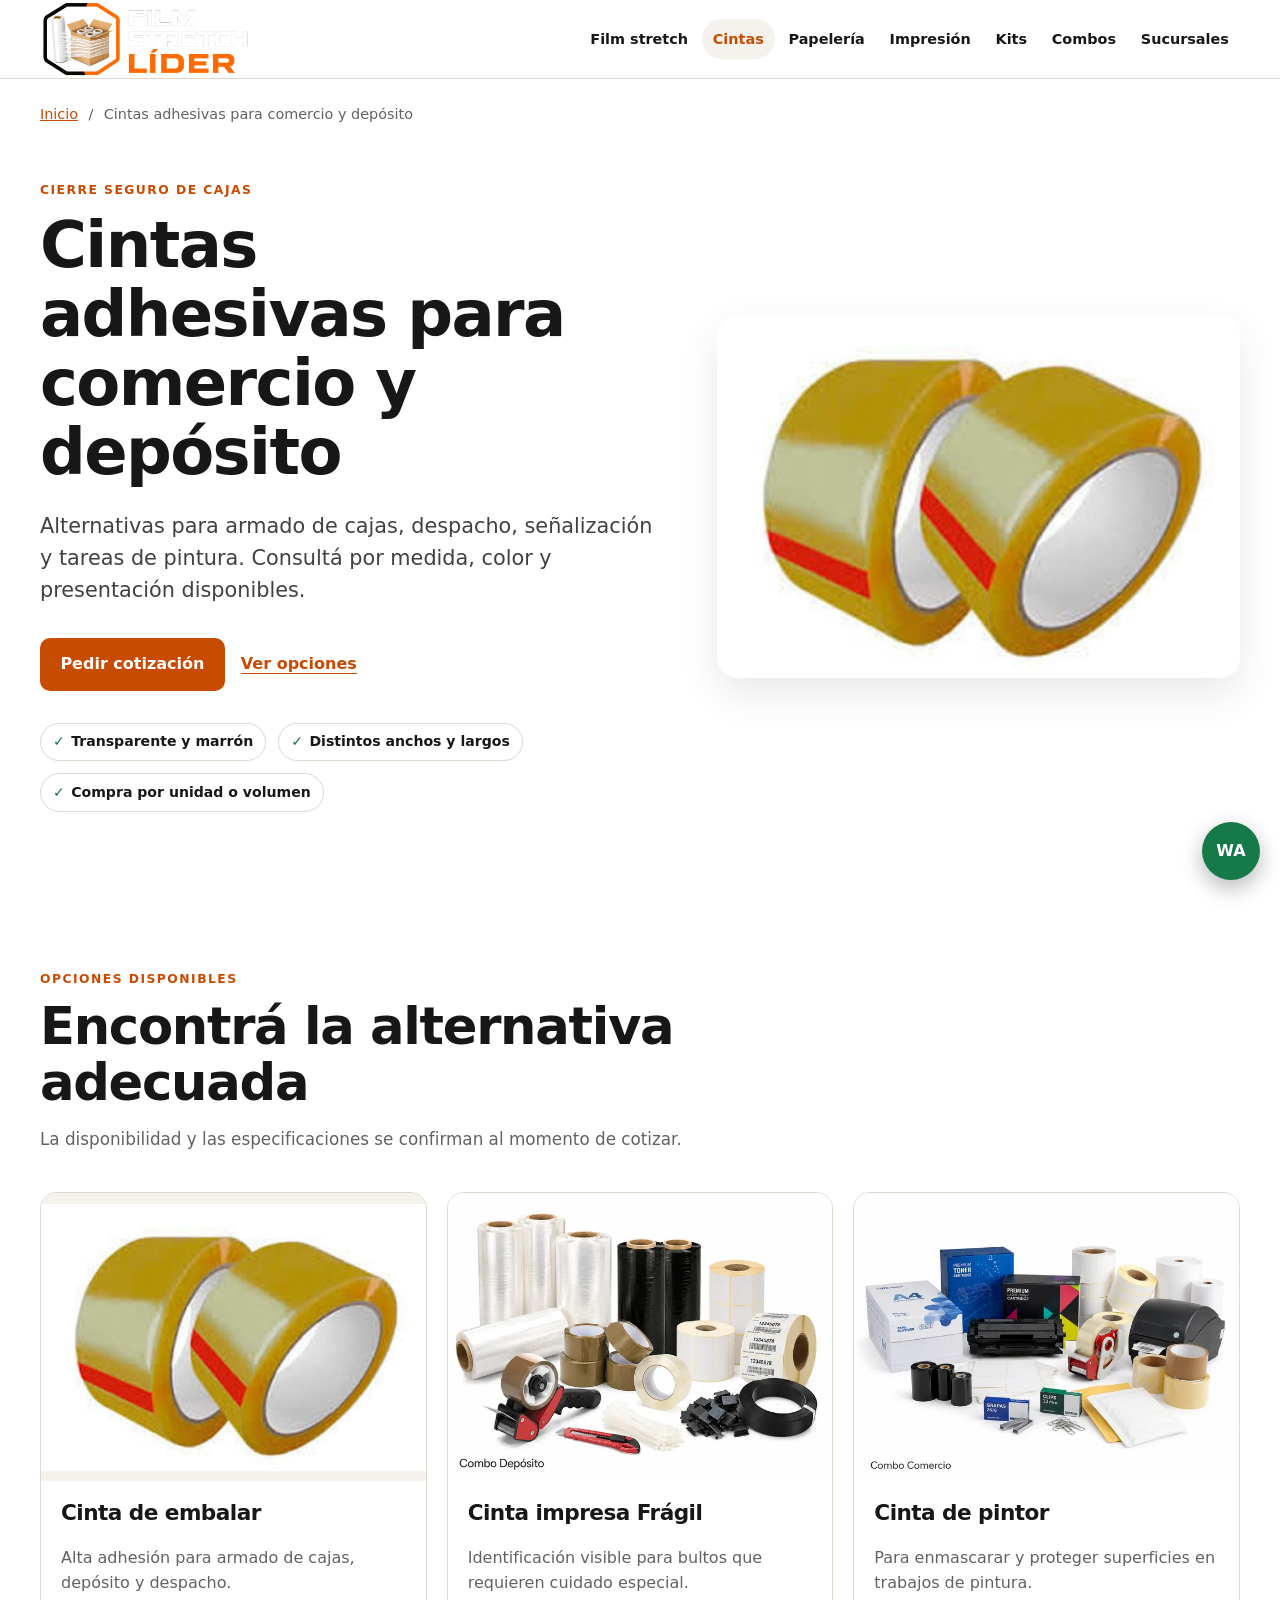
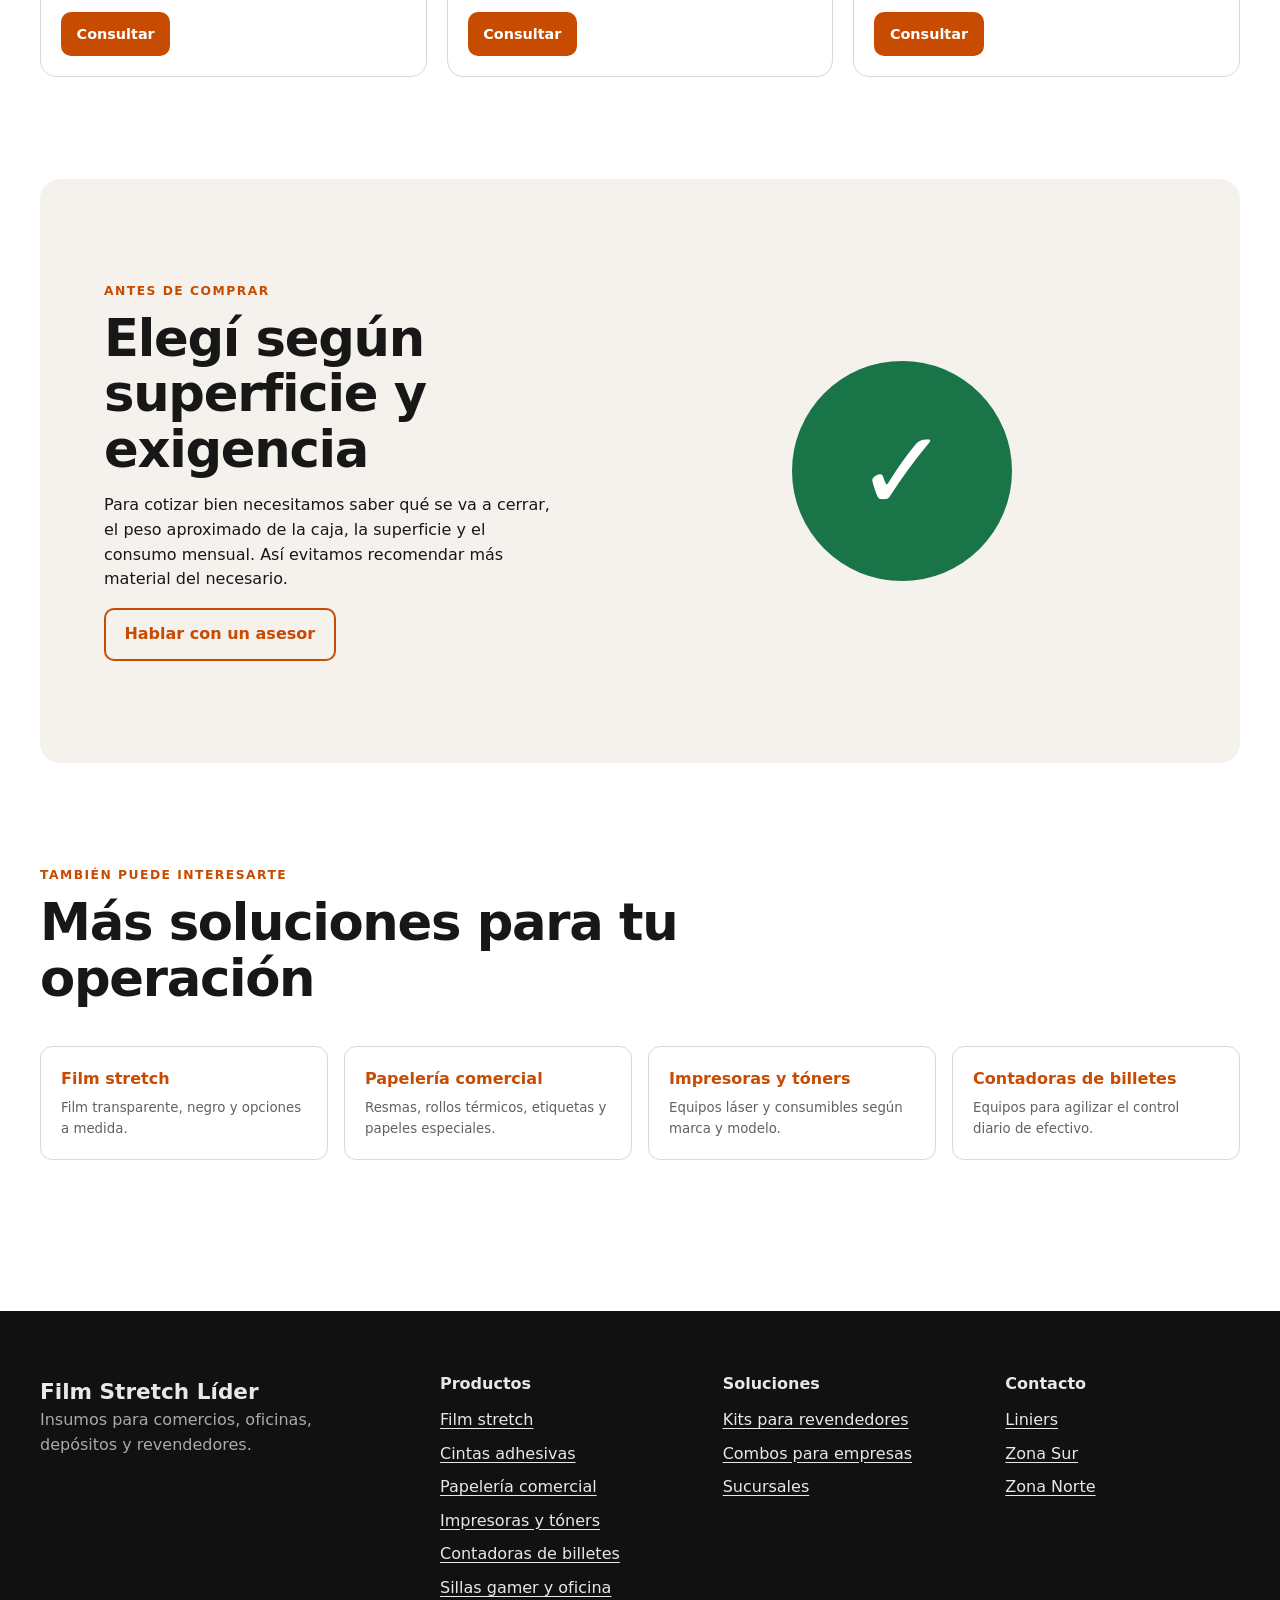
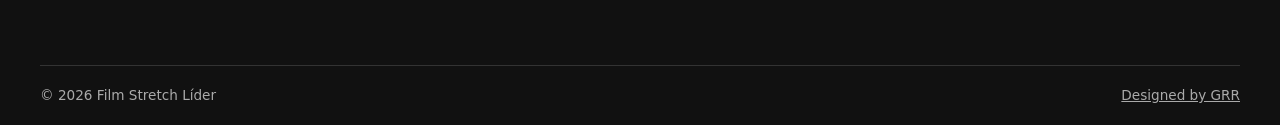
==== cintas-adhesivas/index.html @ 5ae06476 "Revisión integral del sitio Film Stretch Líder" ====
<!DOCTYPE html><html lang="es-AR"><head>
  <meta charset="utf-8"><meta name="viewport" content="width=device-width, initial-scale=1">
  <title>Cintas adhesivas y de embalar | Film Stretch Líder</title><meta name="description" content="Cintas adhesivas transparentes, marrones y especiales para embalaje, despacho y pintura. Venta minorista y mayorista con asesoramiento."><meta name="robots" content="index,follow">
  <link rel="canonical" href="https://www.filmstretchlider.com.ar/cintas-adhesivas/"><link rel="icon" type="image/png" href="../assets/favicon.png">
  <meta name="theme-color" content="#111111"><meta property="og:locale" content="es_AR"><meta property="og:type" content="website">
  <meta property="og:title" content="Cintas adhesivas y de embalar | Film Stretch Líder"><meta property="og:description" content="Cintas adhesivas transparentes, marrones y especiales para embalaje, despacho y pintura. Venta minorista y mayorista con asesoramiento."><meta property="og:url" content="https://www.filmstretchlider.com.ar/cintas-adhesivas/"><meta property="og:image" content="https://www.filmstretchlider.com.ar/assets/cinta-embalar.jpg">
  <meta name="twitter:card" content="summary_large_image"><meta name="twitter:title" content="Cintas adhesivas y de embalar | Film Stretch Líder"><meta name="twitter:description" content="Cintas adhesivas transparentes, marrones y especiales para embalaje, despacho y pintura. Venta minorista y mayorista con asesoramiento."><meta name="twitter:image" content="https://www.filmstretchlider.com.ar/assets/cinta-embalar.jpg">
  <link rel="stylesheet" href="../styles.css">
  <script type="application/ld+json">{"@context":"https://schema.org","@graph":[{"@type":"CollectionPage","@id":"https://www.filmstretchlider.com.ar/cintas-adhesivas/#webpage","url":"https://www.filmstretchlider.com.ar/cintas-adhesivas/","name":"Cintas adhesivas para comercio y depósito","description":"Cintas adhesivas transparentes, marrones y especiales para embalaje, despacho y pintura. Venta minorista y mayorista con asesoramiento.","inLanguage":"es-AR"},{"@type":"BreadcrumbList","itemListElement":[{"@type":"ListItem","position":1,"name":"Inicio","item":"https://www.filmstretchlider.com.ar/"},{"@type":"ListItem","position":2,"name":"Cintas adhesivas para comercio y depósito","item":"https://www.filmstretchlider.com.ar/cintas-adhesivas/"}]}]}</script>
</head><body>
<header class="site-header" data-site-header>
  <a class="skip-link" href="#contenido">Saltar al contenido</a>
  <div class="header-inner">
    <a class="brand-logo" href="../index.html" aria-label="Film Stretch Líder — Inicio"><img src="../assets/logo-filmstretchlider.png" width="760" height="281" alt="Film Stretch Líder" fetchpriority="high" decoding="async"></a>
    <button class="menu-toggle" type="button" aria-expanded="false" aria-controls="main-nav"><span aria-hidden="true">☰</span> Menú</button>
    <nav id="main-nav" class="main-nav" aria-label="Navegación principal">
      <a href="../film-stretch/">Film stretch</a><a href="../cintas-adhesivas/" aria-current="page">Cintas</a><a href="../papeleria-comercial/">Papelería</a><a href="../impresoras-toners/">Impresión</a><a href="../kits-revendedores/">Kits</a><a href="../combos-empresas/">Combos</a><a href="../sucursales/">Sucursales</a>
    </nav>
  </div>
</header><main id="contenido">
  <nav class="breadcrumbs" aria-label="Migas de pan"><a href="../index.html">Inicio</a><span aria-hidden="true">/</span><span>Cintas adhesivas para comercio y depósito</span></nav>
  <section class="category-hero"><div><p class="kicker">Cierre seguro de cajas</p><h1>Cintas adhesivas para comercio y depósito</h1><p class="lead">Alternativas para armado de cajas, despacho, señalización y tareas de pintura. Consultá por medida, color y presentación disponibles.</p><div class="hero-actions"><button class="button js-open-whatsapp" type="button" data-product="Cintas adhesivas para comercio y depósito">Pedir cotización</button><a class="text-link" href="#opciones">Ver opciones</a></div><ul class="check-list"><li>Transparente y marrón</li><li>Distintos anchos y largos</li><li>Compra por unidad o volumen</li></ul></div><div class="category-visual"><img src="../assets/cinta-embalar.jpg" width="414" height="287" alt="Rollos de cinta adhesiva de embalar" fetchpriority="high" decoding="async"></div></section>
  <section class="section" id="opciones"><div class="section-heading"><p class="kicker">Opciones disponibles</p><h2>Encontrá la alternativa adecuada</h2><p>La disponibilidad y las especificaciones se confirman al momento de cotizar.</p></div><div class="product-grid"><article class="product-card">
    <div class="card-media"><img src="../assets/cinta-embalar.jpg" width="414" height="287" alt="Cinta de embalar" loading="lazy" decoding="async"></div>
    <div class="card-body"><h3>Cinta de embalar</h3><p>Alta adhesión para armado de cajas, depósito y despacho.</p><button class="button button-small js-open-whatsapp" type="button" data-product="cinta de embalar">Consultar</button></div>
  </article><article class="product-card">
    <div class="card-media"><img src="../assets/combo-deposito-final.webp" width="693" height="520" alt="Cinta impresa Frágil" loading="lazy" decoding="async"></div>
    <div class="card-body"><h3>Cinta impresa Frágil</h3><p>Identificación visible para bultos que requieren cuidado especial.</p><button class="button button-small js-open-whatsapp" type="button" data-product="cinta impresa frágil">Consultar</button></div>
  </article><article class="product-card">
    <div class="card-media"><img src="../assets/combo-comercio-final.webp" width="693" height="520" alt="Cinta de pintor" loading="lazy" decoding="async"></div>
    <div class="card-body"><h3>Cinta de pintor</h3><p>Para enmascarar y proteger superficies en trabajos de pintura.</p><button class="button button-small js-open-whatsapp" type="button" data-product="cinta de pintor">Consultar</button></div>
  </article></div></section>
  <section class="section guide"><div><p class="kicker">Antes de comprar</p><h2>Elegí según superficie y exigencia</h2><p>Para cotizar bien necesitamos saber qué se va a cerrar, el peso aproximado de la caja, la superficie y el consumo mensual. Así evitamos recomendar más material del necesario.</p><button class="button button-outline js-open-whatsapp" type="button" data-product="asesoramiento sobre Cintas adhesivas para comercio y depósito">Hablar con un asesor</button></div><div class="guide-mark" aria-hidden="true">✓</div></section>
  <section class="section related"><div class="section-heading"><p class="kicker">También puede interesarte</p><h2>Más soluciones para tu operación</h2></div><div class="link-grid"><a href="../film-stretch/"><span>Film stretch</span><small>Film transparente, negro y opciones a medida.</small></a><a href="../papeleria-comercial/"><span>Papelería comercial</span><small>Resmas, rollos térmicos, etiquetas y papeles especiales.</small></a><a href="../impresoras-toners/"><span>Impresoras y tóners</span><small>Equipos láser y consumibles según marca y modelo.</small></a><a href="../contadoras-billetes/"><span>Contadoras de billetes</span><small>Equipos para agilizar el control diario de efectivo.</small></a></div></section>
</main><footer class="site-footer">
  <div class="footer-grid">
    <div><a class="footer-logo" href="../index.html">Film Stretch Líder</a><p>Insumos para comercios, oficinas, depósitos y revendedores.</p></div>
    <div><h2>Productos</h2><ul><li><a href="../film-stretch/">Film stretch</a></li><li><a href="../cintas-adhesivas/">Cintas adhesivas</a></li><li><a href="../papeleria-comercial/">Papelería comercial</a></li><li><a href="../impresoras-toners/">Impresoras y tóners</a></li><li><a href="../contadoras-billetes/">Contadoras de billetes</a></li><li><a href="../sillas-gamer/">Sillas gamer y oficina</a></li></ul></div>
    <div><h2>Soluciones</h2><ul><li><a href="../kits-revendedores/">Kits para revendedores</a></li><li><a href="../combos-empresas/">Combos para empresas</a></li><li><a href="../sucursales/">Sucursales</a></li></ul></div>
    <div><h2>Contacto</h2><ul><li><a href="mailto:ventas.liniers@filmstretchlider.com.ar">Liniers</a></li><li><a href="mailto:ventas.zamora@filmstretchlider.com.ar">Zona Sur</a></li><li><a href="mailto:ventas.sanisidro@filmstretchlider.com.ar">Zona Norte</a></li></ul></div>
  </div>
  <div class="footer-bottom"><span>© 2026 Film Stretch Líder</span><a href="https://www.instagram.com/gonzaloramonrios/" target="_blank" rel="noopener noreferrer">Designed by GRR</a></div>
</footer><button class="floating-whatsapp js-open-whatsapp" type="button" data-product="consulta general" aria-label="Consultar por WhatsApp"><span aria-hidden="true">WA</span></button>
<div class="whatsapp-modal" hidden>
  <div class="modal-backdrop" data-close-modal></div>
  <section class="modal-panel" role="dialog" aria-modal="true" aria-labelledby="whatsapp-title" aria-describedby="whatsapp-product">
    <button class="modal-close" type="button" data-close-modal aria-label="Cerrar">×</button>
    <p class="kicker">Atención personalizada</p><h2 id="whatsapp-title">Elegí una sucursal</h2>
    <p id="whatsapp-product" data-modal-product>Consulta general</p>
    <div class="branch-options"><a href="#" data-whatsapp data-phone="5491159531743" data-branch="Liniers"><strong>Liniers</strong><span>11 5953-1743</span></a><a href="#" data-whatsapp data-phone="5491123380983" data-branch="Zona Sur"><strong>Zona Sur</strong><span>11 2338-0983</span></a><a href="#" data-whatsapp data-phone="5491141934557" data-branch="Zona Norte"><strong>Zona Norte</strong><span>11 4193-4557</span></a></div>
    <p class="modal-note">El mensaje incluirá el producto consultado para agilizar la respuesta.</p>
  </section>
</div>
<script src="../script.js" defer></script></body></html>
---- styles.css ----
:root{--ink:#171717;--muted:#626262;--paper:#fff;--soft:#f5f2ed;--line:#ded8cf;--orange:#c74b00;--orange-light:#ff7a22;--green:#197447;--radius:20px;--shadow:0 16px 40px rgba(0,0,0,.09);--max:1200px}*{box-sizing:border-box}html{scroll-behavior:smooth}body{margin:0;color:var(--ink);background:var(--paper);font-family:Inter,ui-sans-serif,system-ui,-apple-system,BlinkMacSystemFont,"Segoe UI",sans-serif;line-height:1.55}body.modal-open{overflow:hidden}a{color:inherit}img{display:block;max-width:100%;height:auto}button,a{touch-action:manipulation}button{font:inherit}.skip-link{position:fixed;z-index:1000;left:1rem;top:1rem;transform:translateY(-180%);padding:.7rem 1rem;color:#fff;background:#111;border-radius:8px}.skip-link:focus{transform:none}.site-header{position:sticky;z-index:100;top:0;background:rgba(255,255,255,.95);border-bottom:1px solid var(--line);backdrop-filter:blur(12px)}.header-inner{width:min(calc(100% - 2rem),var(--max));min-height:78px;margin:auto;display:flex;align-items:center;gap:1.5rem}.brand-logo{flex:0 0 210px}.brand-logo img{width:210px;height:auto}.main-nav{margin-left:auto;display:flex;align-items:center;justify-content:flex-end;gap:.15rem;flex-wrap:wrap}.main-nav a{padding:.55rem .7rem;text-decoration:none;font-size:.9rem;font-weight:700;border-radius:999px}.main-nav a:hover,.main-nav a:focus-visible,.main-nav a[aria-current=page]{background:var(--soft);color:var(--orange)}.menu-toggle{display:none;margin-left:auto;border:1px solid var(--line);background:#fff;border-radius:10px;padding:.55rem .8rem;font-weight:800}.home-hero,.category-hero,.section,.proof,.breadcrumbs,.footer-grid,.footer-bottom{width:min(calc(100% - 2rem),var(--max));margin-inline:auto}.home-hero,.category-hero{display:grid;grid-template-columns:1.08fr .92fr;align-items:center;gap:clamp(2rem,5vw,5rem);padding:clamp(3.5rem,8vw,7.5rem) 0}.category-hero{padding-block:3.5rem}.kicker{margin:0 0 .65rem;color:var(--orange);font-size:.77rem;font-weight:900;letter-spacing:.12em;text-transform:uppercase}h1,h2,h3,p{margin-top:0}h1,h2,h3{line-height:1.08;letter-spacing:-.025em}h1{font-size:clamp(2.7rem,6vw,5.8rem);margin-bottom:1.4rem;max-width:13ch}.category-hero h1{font-size:clamp(2.5rem,5vw,4.7rem)}h2{font-size:clamp(2rem,4vw,3.6rem);margin-bottom:1rem}h3{font-size:1.35rem}.lead{font-size:clamp(1.05rem,2vw,1.3rem);color:#414141;max-width:63ch}.hero-actions{display:flex;align-items:center;gap:1rem;flex-wrap:wrap;margin:2rem 0}.button{display:inline-flex;align-items:center;justify-content:center;min-height:48px;padding:.75rem 1.15rem;border:2px solid var(--orange);border-radius:10px;color:#fff;background:var(--orange);font-weight:850;text-decoration:none;cursor:pointer}.button:hover,.button:focus-visible{filter:brightness(.88)}.button-dark{border-color:#171717;background:#171717}.button-outline{color:var(--orange);background:transparent}.button-small{min-height:40px;padding:.55rem .85rem;font-size:.9rem}.text-link{display:inline-flex;align-items:center;gap:.35rem;color:var(--orange);font-weight:850;text-underline-offset:4px}.check-list{display:flex;gap:.75rem;flex-wrap:wrap;margin:1.5rem 0 0;padding:0;list-style:none}.check-list li{padding:.45rem .75rem;border:1px solid var(--line);border-radius:999px;background:#fff;font-size:.88rem;font-weight:750}.check-list li::before{content:"✓";margin-right:.4rem;color:var(--green);font-weight:900}.hero-collage,.category-visual{position:relative;overflow:hidden;border-radius:var(--radius);background:var(--soft);box-shadow:var(--shadow)}.hero-collage>img{aspect-ratio:1.36;object-fit:cover}.hero-collage>div{position:absolute;right:1rem;bottom:1rem;left:1rem;padding:1rem;border-radius:12px;color:#fff;background:rgba(0,0,0,.8);display:flex;justify-content:space-between;gap:.75rem;flex-wrap:wrap}.category-visual{max-height:560px}.category-visual img{width:100%;height:100%;max-height:560px;object-fit:contain}.proof{display:grid;grid-template-columns:repeat(4,1fr);margin-bottom:1rem;border-radius:var(--radius);color:#fff;background:#171717}.proof div{padding:1.5rem;border-right:1px solid #3d3d3d}.proof div:last-child{border:0}.proof strong,.proof span{display:block}.proof span{color:#cfcfcf;font-size:.9rem}.section{padding-block:clamp(4rem,8vw,7rem)}.section-heading{max-width:760px;margin-bottom:2.5rem}.section-heading>p:last-child{color:var(--muted);font-size:1.05rem}.category-grid{display:grid;grid-template-columns:repeat(4,1fr);gap:1.25rem}.category-card,.product-card{overflow:hidden;border:1px solid var(--line);border-radius:16px;background:#fff;transition:transform .2s,box-shadow .2s}.category-card:hover,.product-card:hover{transform:translateY(-3px);box-shadow:var(--shadow)}.card-media{display:block;aspect-ratio:4/3;overflow:hidden;background:var(--soft)}.card-media img{width:100%;height:100%;object-fit:contain}.card-body{padding:1.25rem}.card-body h3 a{text-decoration:none}.card-body p{color:var(--muted)}.product-grid{display:grid;grid-template-columns:repeat(3,1fr);gap:1.25rem}.product-grid .product-card:only-child{max-width:390px}.price{margin-bottom:.2rem!important;color:var(--ink)!important;font-size:1.45rem;font-weight:900}.saving{display:inline-block;margin-bottom:1rem!important;padding:.25rem .55rem;border-radius:6px;color:#0d5c35!important;background:#e3f4ea;font-size:.85rem;font-weight:800}.comparison,.guide{display:grid;grid-template-columns:.9fr 1.1fr;gap:clamp(2rem,6vw,5rem);align-items:center;border-radius:var(--radius);background:var(--soft);padding-inline:clamp(1.5rem,5vw,4rem)}.comparison img,.guide img{max-height:520px;width:100%;object-fit:contain;border-radius:12px}.audience{display:grid;grid-template-columns:1fr 1fr;gap:1.25rem}.audience article{padding:clamp(2rem,5vw,4rem);border-radius:var(--radius);background:#ffede1}.audience article:last-child{color:#fff;background:#171717}.audience p{max-width:48ch}.branch-grid{display:grid;grid-template-columns:repeat(3,1fr);gap:1.25rem}.branch-card{padding:1.5rem;border:1px solid var(--line);border-radius:16px}.branch-card address{min-height:3.3rem;font-style:normal}.branch-card>div{display:flex;align-items:center;justify-content:space-between;gap:1rem;margin-top:1.25rem}.center{text-align:center;margin-top:2rem}.breadcrumbs{display:flex;gap:.65rem;padding-top:1.5rem;color:var(--muted);font-size:.9rem}.breadcrumbs a{color:var(--orange)}.disclaimer{padding:1rem 1.25rem;margin:-1rem 0 2rem;border-left:4px solid var(--orange);background:#fff3ea}.guide-mark{display:grid;place-items:center;width:220px;aspect-ratio:1;margin:auto;border-radius:50%;color:#fff;background:var(--green);font-size:7rem;font-weight:900}.link-grid{display:grid;grid-template-columns:repeat(4,1fr);gap:1rem}.link-grid a{padding:1.25rem;border:1px solid var(--line);border-radius:12px;text-decoration:none}.link-grid span,.link-grid small{display:block}.link-grid span{margin-bottom:.4rem;color:var(--orange);font-weight:850}.link-grid small{color:var(--muted)}.site-footer{margin-top:3rem;color:#e8e8e8;background:#111}.footer-grid{display:grid;grid-template-columns:1.5fr repeat(3,1fr);gap:3rem;padding-block:4rem}.footer-logo{font-size:1.35rem;font-weight:900;text-decoration:none}.footer-grid h2{font-size:1rem;letter-spacing:0}.footer-grid ul{margin:0;padding:0;list-style:none}.footer-grid li+li{margin-top:.55rem}.footer-grid a{color:inherit;text-underline-offset:3px}.footer-grid p{color:#aaa}.footer-bottom{display:flex;justify-content:space-between;padding-block:1.2rem;border-top:1px solid #333;color:#aaa;font-size:.85rem}.floating-whatsapp{position:fixed;z-index:90;right:1.25rem;bottom:1.25rem;width:58px;aspect-ratio:1;border:0;border-radius:50%;color:#fff;background:#167a48;box-shadow:0 8px 22px rgba(0,0,0,.28);font-weight:900;cursor:pointer}.whatsapp-modal{position:fixed;z-index:500;inset:0}.whatsapp-modal[hidden]{display:none}.modal-backdrop{position:absolute;inset:0;background:rgba(0,0,0,.68)}.modal-panel{position:absolute;top:50%;left:50%;width:min(calc(100% - 2rem),520px);transform:translate(-50%,-50%);padding:2rem;border-radius:18px;background:#fff;box-shadow:var(--shadow)}.modal-close{position:absolute;right:.75rem;top:.5rem;border:0;background:transparent;font-size:2rem;cursor:pointer}.branch-options{display:grid;gap:.75rem;margin:1.5rem 0}.branch-options a{display:flex;justify-content:space-between;padding:1rem;border:1px solid var(--line);border-radius:10px;text-decoration:none}.branch-options a:hover,.branch-options a:focus-visible{border-color:var(--green);background:#eef8f2}.branch-options span{color:var(--muted)}.modal-note{margin:0;color:var(--muted);font-size:.9rem}:focus-visible{outline:3px solid #0a66c2;outline-offset:3px}@media(max-width:1000px){.category-grid{grid-template-columns:repeat(2,1fr)}.product-grid{grid-template-columns:repeat(2,1fr)}.proof{grid-template-columns:repeat(2,1fr)}.proof div:nth-child(2){border-right:0}.proof div:nth-child(-n+2){border-bottom:1px solid #3d3d3d}.branch-grid{grid-template-columns:1fr 1fr}.footer-grid{grid-template-columns:1.4fr 1fr}.link-grid{grid-template-columns:repeat(2,1fr)}}@media(max-width:860px){.menu-toggle{display:block}.header-inner{min-height:70px;flex-wrap:wrap;padding-block:.55rem}.brand-logo{flex-basis:190px}.brand-logo img{width:190px}.main-nav{display:none;flex-basis:100%;margin:0;padding:.5rem 0 .8rem;grid-template-columns:1fr 1fr}.main-nav.is-open{display:grid}.main-nav a{border-radius:8px}.home-hero,.category-hero,.comparison,.guide{grid-template-columns:1fr}.home-hero{padding-top:3rem}.hero-collage,.category-visual{order:-1}.category-visual{max-height:380px}.category-visual img{max-height:380px}.comparison img,.guide img{order:-1}.audience{grid-template-columns:1fr}.footer-grid{gap:2rem}}@media(max-width:620px){.home-hero,.category-hero,.section{width:min(calc(100% - 1.25rem),var(--max))}h1{font-size:2.55rem}.hero-actions .button{width:100%}.check-list.horizontal{display:grid}.proof{width:calc(100% - 1.25rem);grid-template-columns:1fr}.proof div{border-right:0;border-bottom:1px solid #3d3d3d!important}.category-grid,.product-grid,.branch-grid,.link-grid,.footer-grid{grid-template-columns:1fr}.branch-card address{min-height:0}.comparison,.guide{padding-inline:1rem}.footer-grid{padding-block:3rem}.footer-bottom{flex-direction:column;gap:.5rem}.hero-collage>div{position:static;border-radius:0}.modal-panel{padding:1.4rem}.branch-options a{flex-direction:column}}
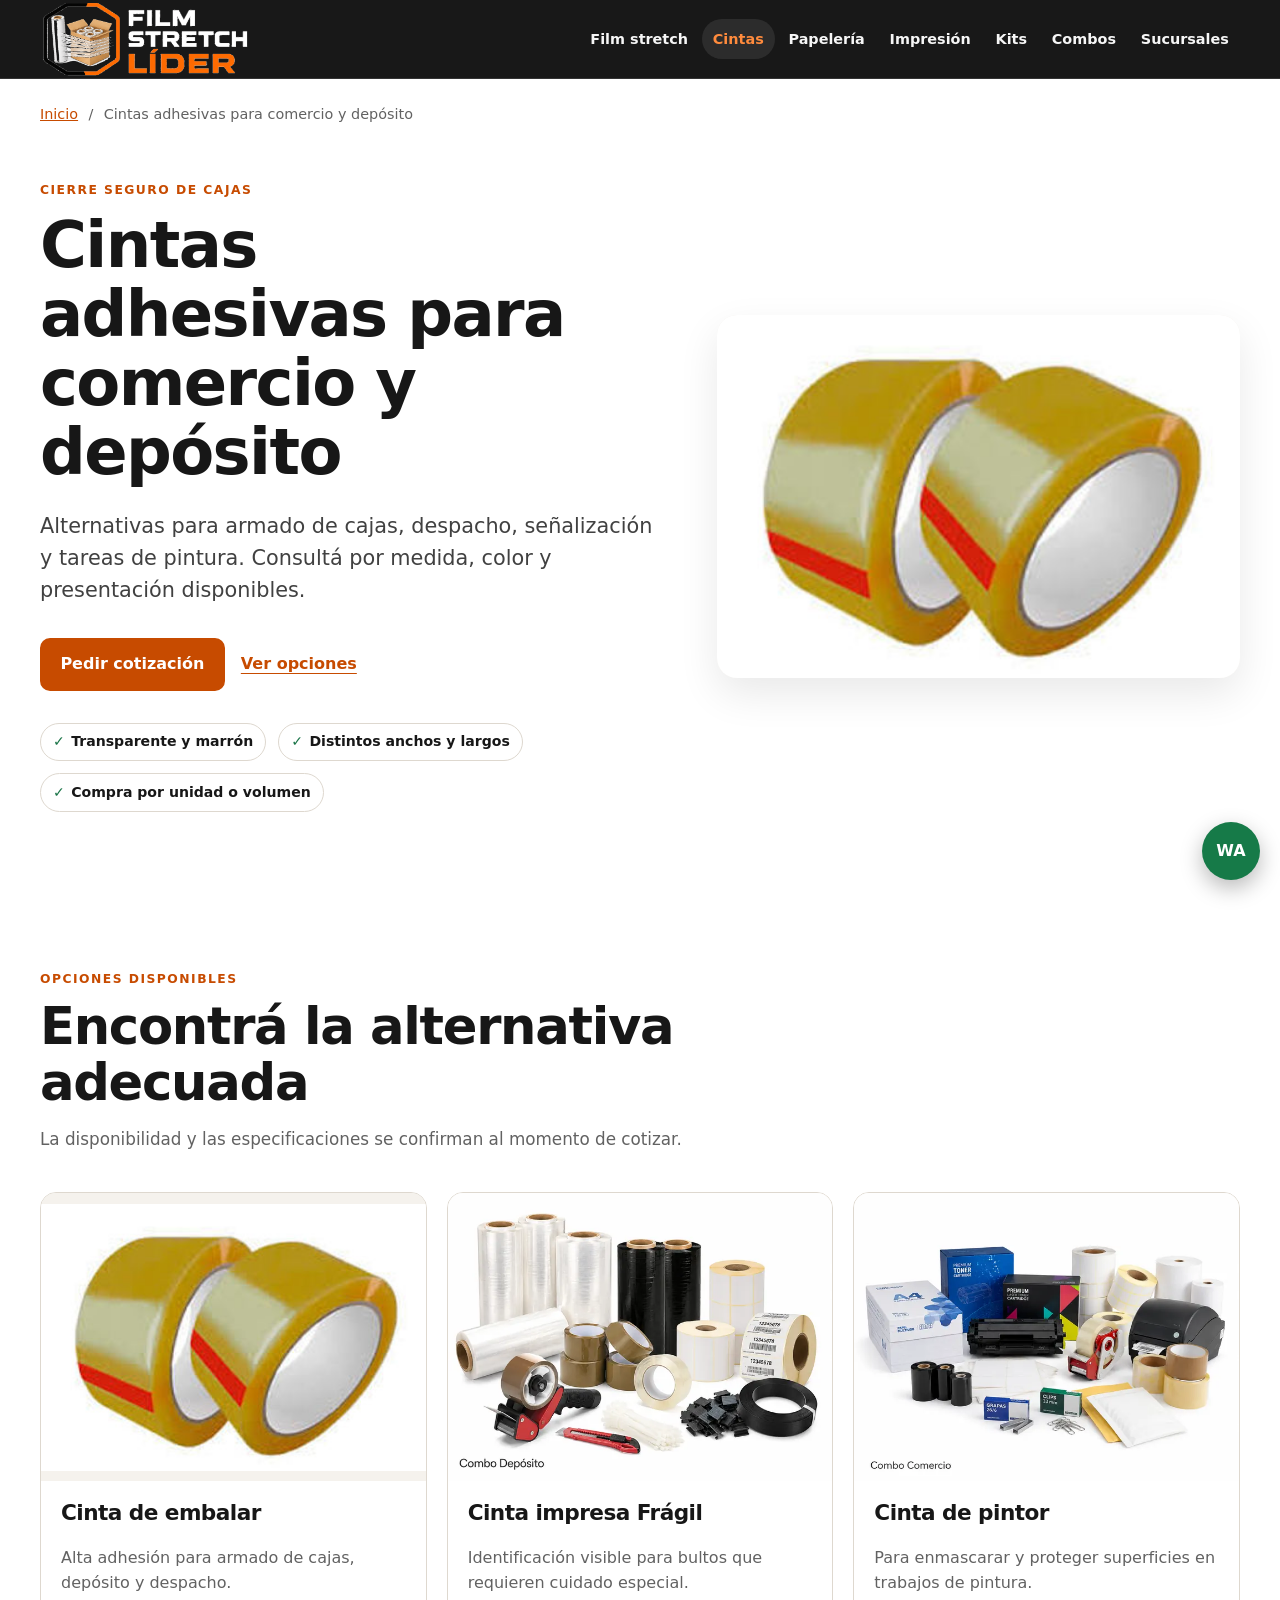
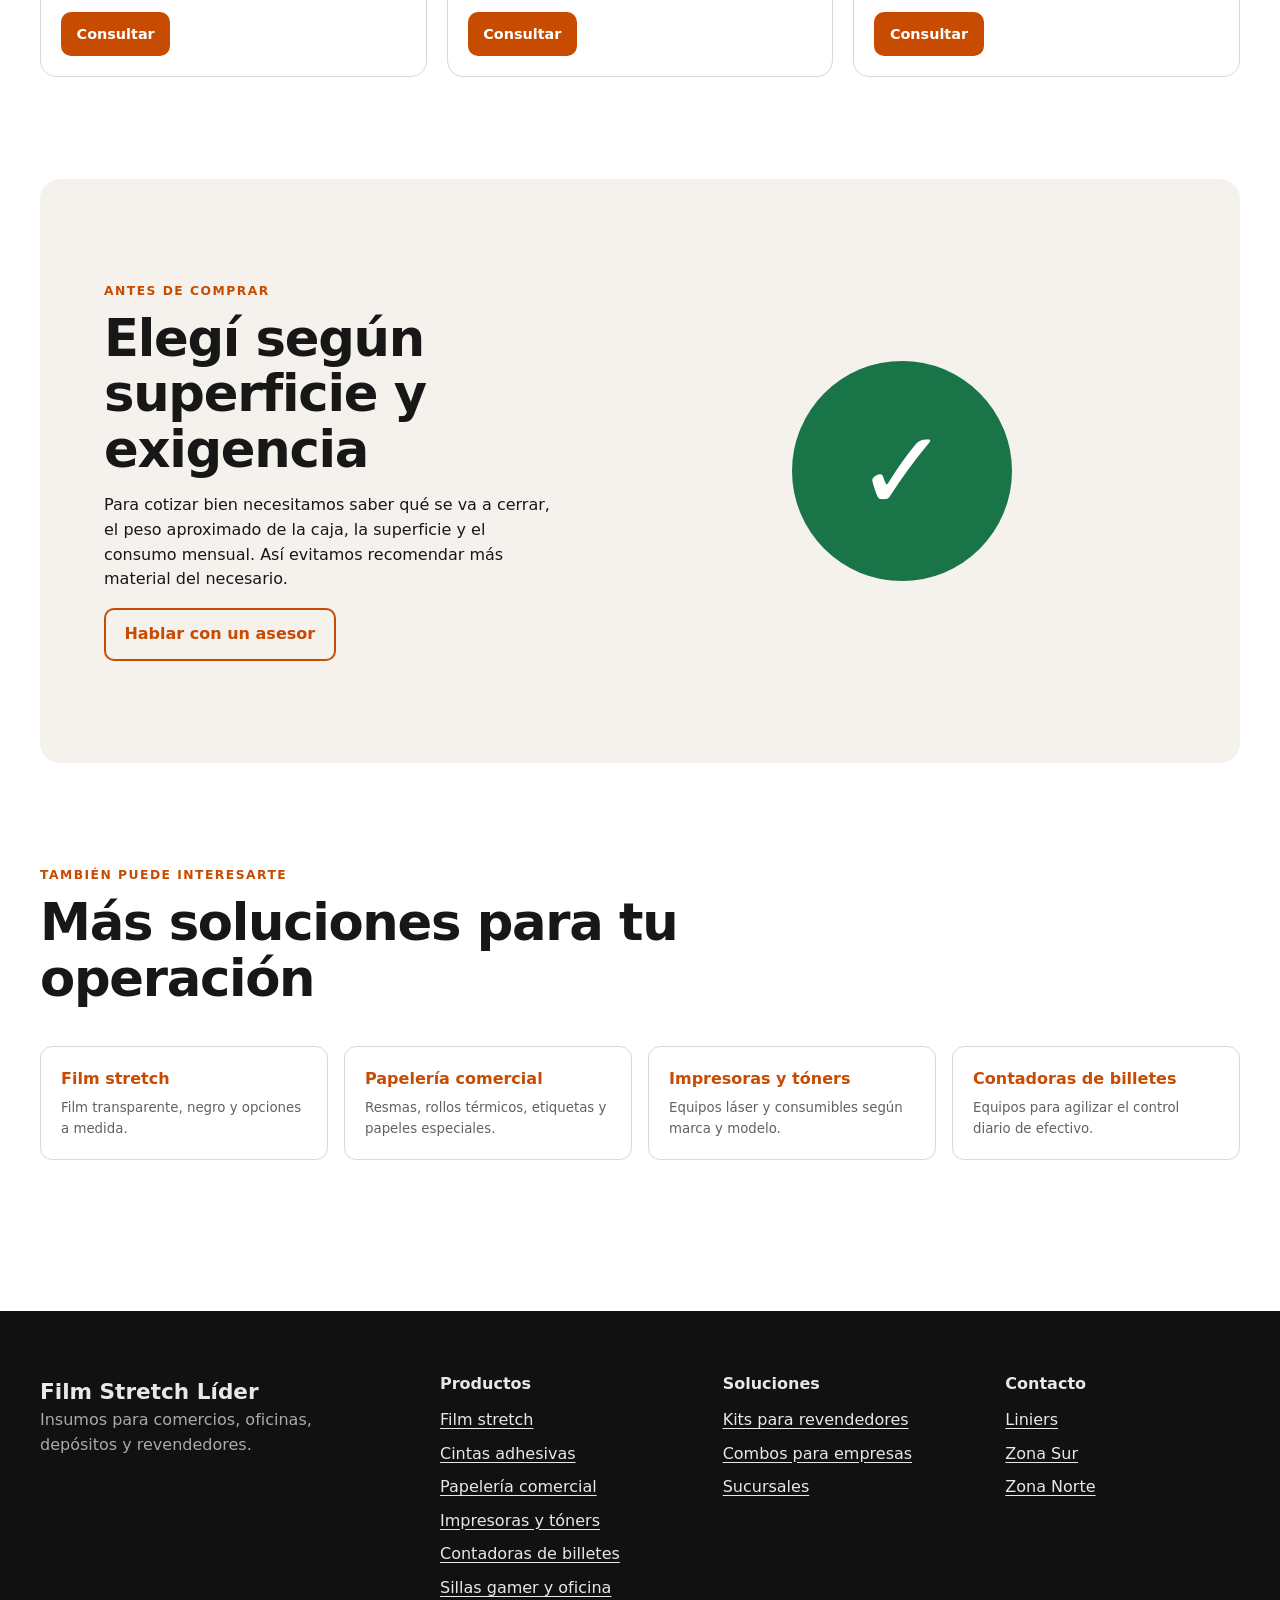
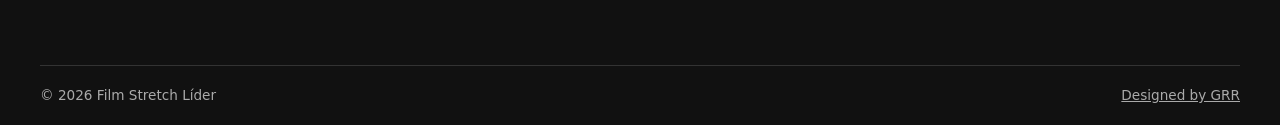
==== commit 7e0a3c65: "Evitar caché obsoleta en estilos" ====
--- a/cintas-adhesivas/index.html
+++ b/cintas-adhesivas/index.html
@@ -5,7 +5,7 @@
   <meta name="theme-color" content="#111111"><meta property="og:locale" content="es_AR"><meta property="og:type" content="website">
   <meta property="og:title" content="Cintas adhesivas y de embalar | Film Stretch Líder"><meta property="og:description" content="Cintas adhesivas transparentes, marrones y especiales para embalaje, despacho y pintura. Venta minorista y mayorista con asesoramiento."><meta property="og:url" content="https://www.filmstretchlider.com.ar/cintas-adhesivas/"><meta property="og:image" content="https://www.filmstretchlider.com.ar/assets/cinta-embalar.jpg">
   <meta name="twitter:card" content="summary_large_image"><meta name="twitter:title" content="Cintas adhesivas y de embalar | Film Stretch Líder"><meta name="twitter:description" content="Cintas adhesivas transparentes, marrones y especiales para embalaje, despacho y pintura. Venta minorista y mayorista con asesoramiento."><meta name="twitter:image" content="https://www.filmstretchlider.com.ar/assets/cinta-embalar.jpg">
-  <link rel="stylesheet" href="../styles.css">
+  <link rel="stylesheet" href="../styles.css?v=20260719a">
   <script type="application/ld+json">{"@context":"https://schema.org","@graph":[{"@type":"CollectionPage","@id":"https://www.filmstretchlider.com.ar/cintas-adhesivas/#webpage","url":"https://www.filmstretchlider.com.ar/cintas-adhesivas/","name":"Cintas adhesivas para comercio y depósito","description":"Cintas adhesivas transparentes, marrones y especiales para embalaje, despacho y pintura. Venta minorista y mayorista con asesoramiento.","inLanguage":"es-AR"},{"@type":"BreadcrumbList","itemListElement":[{"@type":"ListItem","position":1,"name":"Inicio","item":"https://www.filmstretchlider.com.ar/"},{"@type":"ListItem","position":2,"name":"Cintas adhesivas para comercio y depósito","item":"https://www.filmstretchlider.com.ar/cintas-adhesivas/"}]}]}</script>
 </head><body>
 <header class="site-header" data-site-header>
--- a/styles.css
+++ b/styles.css
@@ -1 +1,753 @@
-:root{--ink:#171717;--muted:#626262;--paper:#fff;--soft:#f5f2ed;--line:#ded8cf;--orange:#c74b00;--orange-light:#ff7a22;--green:#197447;--radius:20px;--shadow:0 16px 40px rgba(0,0,0,.09);--max:1200px}*{box-sizing:border-box}html{scroll-behavior:smooth}body{margin:0;color:var(--ink);background:var(--paper);font-family:Inter,ui-sans-serif,system-ui,-apple-system,BlinkMacSystemFont,"Segoe UI",sans-serif;line-height:1.55}body.modal-open{overflow:hidden}a{color:inherit}img{display:block;max-width:100%;height:auto}button,a{touch-action:manipulation}button{font:inherit}.skip-link{position:fixed;z-index:1000;left:1rem;top:1rem;transform:translateY(-180%);padding:.7rem 1rem;color:#fff;background:#111;border-radius:8px}.skip-link:focus{transform:none}.site-header{position:sticky;z-index:100;top:0;background:rgba(255,255,255,.95);border-bottom:1px solid var(--line);backdrop-filter:blur(12px)}.header-inner{width:min(calc(100% - 2rem),var(--max));min-height:78px;margin:auto;display:flex;align-items:center;gap:1.5rem}.brand-logo{flex:0 0 210px}.brand-logo img{width:210px;height:auto}.main-nav{margin-left:auto;display:flex;align-items:center;justify-content:flex-end;gap:.15rem;flex-wrap:wrap}.main-nav a{padding:.55rem .7rem;text-decoration:none;font-size:.9rem;font-weight:700;border-radius:999px}.main-nav a:hover,.main-nav a:focus-visible,.main-nav a[aria-current=page]{background:var(--soft);color:var(--orange)}.menu-toggle{display:none;margin-left:auto;border:1px solid var(--line);background:#fff;border-radius:10px;padding:.55rem .8rem;font-weight:800}.home-hero,.category-hero,.section,.proof,.breadcrumbs,.footer-grid,.footer-bottom{width:min(calc(100% - 2rem),var(--max));margin-inline:auto}.home-hero,.category-hero{display:grid;grid-template-columns:1.08fr .92fr;align-items:center;gap:clamp(2rem,5vw,5rem);padding:clamp(3.5rem,8vw,7.5rem) 0}.category-hero{padding-block:3.5rem}.kicker{margin:0 0 .65rem;color:var(--orange);font-size:.77rem;font-weight:900;letter-spacing:.12em;text-transform:uppercase}h1,h2,h3,p{margin-top:0}h1,h2,h3{line-height:1.08;letter-spacing:-.025em}h1{font-size:clamp(2.7rem,6vw,5.8rem);margin-bottom:1.4rem;max-width:13ch}.category-hero h1{font-size:clamp(2.5rem,5vw,4.7rem)}h2{font-size:clamp(2rem,4vw,3.6rem);margin-bottom:1rem}h3{font-size:1.35rem}.lead{font-size:clamp(1.05rem,2vw,1.3rem);color:#414141;max-width:63ch}.hero-actions{display:flex;align-items:center;gap:1rem;flex-wrap:wrap;margin:2rem 0}.button{display:inline-flex;align-items:center;justify-content:center;min-height:48px;padding:.75rem 1.15rem;border:2px solid var(--orange);border-radius:10px;color:#fff;background:var(--orange);font-weight:850;text-decoration:none;cursor:pointer}.button:hover,.button:focus-visible{filter:brightness(.88)}.button-dark{border-color:#171717;background:#171717}.button-outline{color:var(--orange);background:transparent}.button-small{min-height:40px;padding:.55rem .85rem;font-size:.9rem}.text-link{display:inline-flex;align-items:center;gap:.35rem;color:var(--orange);font-weight:850;text-underline-offset:4px}.check-list{display:flex;gap:.75rem;flex-wrap:wrap;margin:1.5rem 0 0;padding:0;list-style:none}.check-list li{padding:.45rem .75rem;border:1px solid var(--line);border-radius:999px;background:#fff;font-size:.88rem;font-weight:750}.check-list li::before{content:"✓";margin-right:.4rem;color:var(--green);font-weight:900}.hero-collage,.category-visual{position:relative;overflow:hidden;border-radius:var(--radius);background:var(--soft);box-shadow:var(--shadow)}.hero-collage>img{aspect-ratio:1.36;object-fit:cover}.hero-collage>div{position:absolute;right:1rem;bottom:1rem;left:1rem;padding:1rem;border-radius:12px;color:#fff;background:rgba(0,0,0,.8);display:flex;justify-content:space-between;gap:.75rem;flex-wrap:wrap}.category-visual{max-height:560px}.category-visual img{width:100%;height:100%;max-height:560px;object-fit:contain}.proof{display:grid;grid-template-columns:repeat(4,1fr);margin-bottom:1rem;border-radius:var(--radius);color:#fff;background:#171717}.proof div{padding:1.5rem;border-right:1px solid #3d3d3d}.proof div:last-child{border:0}.proof strong,.proof span{display:block}.proof span{color:#cfcfcf;font-size:.9rem}.section{padding-block:clamp(4rem,8vw,7rem)}.section-heading{max-width:760px;margin-bottom:2.5rem}.section-heading>p:last-child{color:var(--muted);font-size:1.05rem}.category-grid{display:grid;grid-template-columns:repeat(4,1fr);gap:1.25rem}.category-card,.product-card{overflow:hidden;border:1px solid var(--line);border-radius:16px;background:#fff;transition:transform .2s,box-shadow .2s}.category-card:hover,.product-card:hover{transform:translateY(-3px);box-shadow:var(--shadow)}.card-media{display:block;aspect-ratio:4/3;overflow:hidden;background:var(--soft)}.card-media img{width:100%;height:100%;object-fit:contain}.card-body{padding:1.25rem}.card-body h3 a{text-decoration:none}.card-body p{color:var(--muted)}.product-grid{display:grid;grid-template-columns:repeat(3,1fr);gap:1.25rem}.product-grid .product-card:only-child{max-width:390px}.price{margin-bottom:.2rem!important;color:var(--ink)!important;font-size:1.45rem;font-weight:900}.saving{display:inline-block;margin-bottom:1rem!important;padding:.25rem .55rem;border-radius:6px;color:#0d5c35!important;background:#e3f4ea;font-size:.85rem;font-weight:800}.comparison,.guide{display:grid;grid-template-columns:.9fr 1.1fr;gap:clamp(2rem,6vw,5rem);align-items:center;border-radius:var(--radius);background:var(--soft);padding-inline:clamp(1.5rem,5vw,4rem)}.comparison img,.guide img{max-height:520px;width:100%;object-fit:contain;border-radius:12px}.audience{display:grid;grid-template-columns:1fr 1fr;gap:1.25rem}.audience article{padding:clamp(2rem,5vw,4rem);border-radius:var(--radius);background:#ffede1}.audience article:last-child{color:#fff;background:#171717}.audience p{max-width:48ch}.branch-grid{display:grid;grid-template-columns:repeat(3,1fr);gap:1.25rem}.branch-card{padding:1.5rem;border:1px solid var(--line);border-radius:16px}.branch-card address{min-height:3.3rem;font-style:normal}.branch-card>div{display:flex;align-items:center;justify-content:space-between;gap:1rem;margin-top:1.25rem}.center{text-align:center;margin-top:2rem}.breadcrumbs{display:flex;gap:.65rem;padding-top:1.5rem;color:var(--muted);font-size:.9rem}.breadcrumbs a{color:var(--orange)}.disclaimer{padding:1rem 1.25rem;margin:-1rem 0 2rem;border-left:4px solid var(--orange);background:#fff3ea}.guide-mark{display:grid;place-items:center;width:220px;aspect-ratio:1;margin:auto;border-radius:50%;color:#fff;background:var(--green);font-size:7rem;font-weight:900}.link-grid{display:grid;grid-template-columns:repeat(4,1fr);gap:1rem}.link-grid a{padding:1.25rem;border:1px solid var(--line);border-radius:12px;text-decoration:none}.link-grid span,.link-grid small{display:block}.link-grid span{margin-bottom:.4rem;color:var(--orange);font-weight:850}.link-grid small{color:var(--muted)}.site-footer{margin-top:3rem;color:#e8e8e8;background:#111}.footer-grid{display:grid;grid-template-columns:1.5fr repeat(3,1fr);gap:3rem;padding-block:4rem}.footer-logo{font-size:1.35rem;font-weight:900;text-decoration:none}.footer-grid h2{font-size:1rem;letter-spacing:0}.footer-grid ul{margin:0;padding:0;list-style:none}.footer-grid li+li{margin-top:.55rem}.footer-grid a{color:inherit;text-underline-offset:3px}.footer-grid p{color:#aaa}.footer-bottom{display:flex;justify-content:space-between;padding-block:1.2rem;border-top:1px solid #333;color:#aaa;font-size:.85rem}.floating-whatsapp{position:fixed;z-index:90;right:1.25rem;bottom:1.25rem;width:58px;aspect-ratio:1;border:0;border-radius:50%;color:#fff;background:#167a48;box-shadow:0 8px 22px rgba(0,0,0,.28);font-weight:900;cursor:pointer}.whatsapp-modal{position:fixed;z-index:500;inset:0}.whatsapp-modal[hidden]{display:none}.modal-backdrop{position:absolute;inset:0;background:rgba(0,0,0,.68)}.modal-panel{position:absolute;top:50%;left:50%;width:min(calc(100% - 2rem),520px);transform:translate(-50%,-50%);padding:2rem;border-radius:18px;background:#fff;box-shadow:var(--shadow)}.modal-close{position:absolute;right:.75rem;top:.5rem;border:0;background:transparent;font-size:2rem;cursor:pointer}.branch-options{display:grid;gap:.75rem;margin:1.5rem 0}.branch-options a{display:flex;justify-content:space-between;padding:1rem;border:1px solid var(--line);border-radius:10px;text-decoration:none}.branch-options a:hover,.branch-options a:focus-visible{border-color:var(--green);background:#eef8f2}.branch-options span{color:var(--muted)}.modal-note{margin:0;color:var(--muted);font-size:.9rem}:focus-visible{outline:3px solid #0a66c2;outline-offset:3px}@media(max-width:1000px){.category-grid{grid-template-columns:repeat(2,1fr)}.product-grid{grid-template-columns:repeat(2,1fr)}.proof{grid-template-columns:repeat(2,1fr)}.proof div:nth-child(2){border-right:0}.proof div:nth-child(-n+2){border-bottom:1px solid #3d3d3d}.branch-grid{grid-template-columns:1fr 1fr}.footer-grid{grid-template-columns:1.4fr 1fr}.link-grid{grid-template-columns:repeat(2,1fr)}}@media(max-width:860px){.menu-toggle{display:block}.header-inner{min-height:70px;flex-wrap:wrap;padding-block:.55rem}.brand-logo{flex-basis:190px}.brand-logo img{width:190px}.main-nav{display:none;flex-basis:100%;margin:0;padding:.5rem 0 .8rem;grid-template-columns:1fr 1fr}.main-nav.is-open{display:grid}.main-nav a{border-radius:8px}.home-hero,.category-hero,.comparison,.guide{grid-template-columns:1fr}.home-hero{padding-top:3rem}.hero-collage,.category-visual{order:-1}.category-visual{max-height:380px}.category-visual img{max-height:380px}.comparison img,.guide img{order:-1}.audience{grid-template-columns:1fr}.footer-grid{gap:2rem}}@media(max-width:620px){.home-hero,.category-hero,.section{width:min(calc(100% - 1.25rem),var(--max))}h1{font-size:2.55rem}.hero-actions .button{width:100%}.check-list.horizontal{display:grid}.proof{width:calc(100% - 1.25rem);grid-template-columns:1fr}.proof div{border-right:0;border-bottom:1px solid #3d3d3d!important}.category-grid,.product-grid,.branch-grid,.link-grid,.footer-grid{grid-template-columns:1fr}.branch-card address{min-height:0}.comparison,.guide{padding-inline:1rem}.footer-grid{padding-block:3rem}.footer-bottom{flex-direction:column;gap:.5rem}.hero-collage>div{position:static;border-radius:0}.modal-panel{padding:1.4rem}.branch-options a{flex-direction:column}}
+:root {
+  --ink: #171717;
+  --muted: #626262;
+  --paper: #fff;
+  --soft: #f5f2ed;
+  --line: #ded8cf;
+  --orange: #c74b00;
+  --orange-light: #ff7a22;
+  --green: #197447;
+  --radius: 20px;
+  --shadow: 0 16px 40px rgba(0, 0, 0, 0.09);
+  --max: 1200px;
+}
+* {
+  box-sizing: border-box;
+}
+html {
+  scroll-behavior: smooth;
+}
+body {
+  margin: 0;
+  color: var(--ink);
+  background: var(--paper);
+  font-family:
+    Inter,
+    ui-sans-serif,
+    system-ui,
+    -apple-system,
+    BlinkMacSystemFont,
+    "Segoe UI",
+    sans-serif;
+  line-height: 1.55;
+}
+body.modal-open {
+  overflow: hidden;
+}
+a {
+  color: inherit;
+}
+img {
+  display: block;
+  max-width: 100%;
+  height: auto;
+}
+button,
+a {
+  touch-action: manipulation;
+}
+button {
+  font: inherit;
+}
+.skip-link {
+  position: fixed;
+  z-index: 1000;
+  left: 1rem;
+  top: 1rem;
+  transform: translateY(-180%);
+  padding: 0.7rem 1rem;
+  color: #fff;
+  background: #111;
+  border-radius: 8px;
+}
+.skip-link:focus {
+  transform: none;
+}
+.site-header {
+  position: sticky;
+  z-index: 100;
+  top: 0;
+  color: #fff;
+  background: rgba(17, 17, 17, 0.97);
+  border-bottom: 1px solid #343434;
+  backdrop-filter: blur(12px);
+}
+.header-inner {
+  width: min(calc(100% - 2rem), var(--max));
+  min-height: 78px;
+  margin: auto;
+  display: flex;
+  align-items: center;
+  gap: 1.5rem;
+}
+.brand-logo {
+  flex: 0 0 210px;
+}
+.brand-logo img {
+  width: 210px;
+  height: auto;
+}
+.main-nav {
+  margin-left: auto;
+  display: flex;
+  align-items: center;
+  justify-content: flex-end;
+  gap: 0.15rem;
+  flex-wrap: wrap;
+}
+.main-nav a {
+  padding: 0.55rem 0.7rem;
+  color: #f6f6f6;
+  text-decoration: none;
+  font-size: 0.9rem;
+  font-weight: 700;
+  border-radius: 999px;
+}
+.main-nav a:hover,
+.main-nav a:focus-visible,
+.main-nav a[aria-current="page"] {
+  background: #2c2c2c;
+  color: #ff8b3d;
+}
+.menu-toggle {
+  display: none;
+  margin-left: auto;
+  border: 1px solid #4b4b4b;
+  color: #fff;
+  background: #222;
+  border-radius: 10px;
+  padding: 0.55rem 0.8rem;
+  font-weight: 800;
+}
+.home-hero,
+.category-hero,
+.section,
+.proof,
+.breadcrumbs,
+.footer-grid,
+.footer-bottom {
+  width: min(calc(100% - 2rem), var(--max));
+  margin-inline: auto;
+}
+.home-hero,
+.category-hero {
+  display: grid;
+  grid-template-columns: 1.08fr 0.92fr;
+  align-items: center;
+  gap: clamp(2rem, 5vw, 5rem);
+  padding: clamp(3.5rem, 8vw, 7.5rem) 0;
+}
+.category-hero {
+  padding-block: 3.5rem;
+}
+.kicker {
+  margin: 0 0 0.65rem;
+  color: var(--orange);
+  font-size: 0.77rem;
+  font-weight: 900;
+  letter-spacing: 0.12em;
+  text-transform: uppercase;
+}
+h1,
+h2,
+h3,
+p {
+  margin-top: 0;
+}
+h1,
+h2,
+h3 {
+  line-height: 1.08;
+  letter-spacing: -0.025em;
+}
+h1 {
+  font-size: clamp(2.7rem, 6vw, 5.8rem);
+  margin-bottom: 1.4rem;
+  max-width: 13ch;
+}
+.category-hero h1 {
+  font-size: clamp(2.5rem, 5vw, 4.7rem);
+}
+h2 {
+  font-size: clamp(2rem, 4vw, 3.6rem);
+  margin-bottom: 1rem;
+}
+h3 {
+  font-size: 1.35rem;
+}
+.lead {
+  font-size: clamp(1.05rem, 2vw, 1.3rem);
+  color: #414141;
+  max-width: 63ch;
+}
+.hero-actions {
+  display: flex;
+  align-items: center;
+  gap: 1rem;
+  flex-wrap: wrap;
+  margin: 2rem 0;
+}
+.button {
+  display: inline-flex;
+  align-items: center;
+  justify-content: center;
+  min-height: 48px;
+  padding: 0.75rem 1.15rem;
+  border: 2px solid var(--orange);
+  border-radius: 10px;
+  color: #fff;
+  background: var(--orange);
+  font-weight: 850;
+  text-decoration: none;
+  cursor: pointer;
+}
+.button:hover,
+.button:focus-visible {
+  filter: brightness(0.88);
+}
+.button-dark {
+  border-color: #171717;
+  background: #171717;
+}
+.button-outline {
+  color: var(--orange);
+  background: transparent;
+}
+.button-small {
+  min-height: 40px;
+  padding: 0.55rem 0.85rem;
+  font-size: 0.9rem;
+}
+.text-link {
+  display: inline-flex;
+  align-items: center;
+  gap: 0.35rem;
+  color: var(--orange);
+  font-weight: 850;
+  text-underline-offset: 4px;
+}
+.check-list {
+  display: flex;
+  gap: 0.75rem;
+  flex-wrap: wrap;
+  margin: 1.5rem 0 0;
+  padding: 0;
+  list-style: none;
+}
+.check-list li {
+  padding: 0.45rem 0.75rem;
+  border: 1px solid var(--line);
+  border-radius: 999px;
+  background: #fff;
+  font-size: 0.88rem;
+  font-weight: 750;
+}
+.check-list li::before {
+  content: "✓";
+  margin-right: 0.4rem;
+  color: var(--green);
+  font-weight: 900;
+}
+.hero-collage,
+.category-visual {
+  position: relative;
+  overflow: hidden;
+  border-radius: var(--radius);
+  background: var(--soft);
+  box-shadow: var(--shadow);
+}
+.hero-collage > img {
+  aspect-ratio: 1.36;
+  object-fit: cover;
+}
+.hero-collage > div {
+  position: absolute;
+  right: 1rem;
+  bottom: 1rem;
+  left: 1rem;
+  padding: 1rem;
+  border-radius: 12px;
+  color: #fff;
+  background: rgba(0, 0, 0, 0.8);
+  display: flex;
+  justify-content: space-between;
+  gap: 0.75rem;
+  flex-wrap: wrap;
+}
+.category-visual {
+  max-height: 560px;
+}
+.category-visual img {
+  width: 100%;
+  height: 100%;
+  max-height: 560px;
+  object-fit: contain;
+}
+.proof {
+  display: grid;
+  grid-template-columns: repeat(4, 1fr);
+  margin-bottom: 1rem;
+  border-radius: var(--radius);
+  color: #fff;
+  background: #171717;
+}
+.proof div {
+  padding: 1.5rem;
+  border-right: 1px solid #3d3d3d;
+}
+.proof div:last-child {
+  border: 0;
+}
+.proof strong,
+.proof span {
+  display: block;
+}
+.proof span {
+  color: #cfcfcf;
+  font-size: 0.9rem;
+}
+.section {
+  padding-block: clamp(4rem, 8vw, 7rem);
+}
+.section-heading {
+  max-width: 760px;
+  margin-bottom: 2.5rem;
+}
+.section-heading > p:last-child {
+  color: var(--muted);
+  font-size: 1.05rem;
+}
+.category-grid {
+  display: grid;
+  grid-template-columns: repeat(4, 1fr);
+  gap: 1.25rem;
+}
+.category-card,
+.product-card {
+  overflow: hidden;
+  border: 1px solid var(--line);
+  border-radius: 16px;
+  background: #fff;
+  transition:
+    transform 0.2s,
+    box-shadow 0.2s;
+}
+.category-card:hover,
+.product-card:hover {
+  transform: translateY(-3px);
+  box-shadow: var(--shadow);
+}
+.card-media {
+  display: block;
+  aspect-ratio: 4/3;
+  overflow: hidden;
+  background: var(--soft);
+}
+.card-media img {
+  width: 100%;
+  height: 100%;
+  object-fit: contain;
+}
+.card-body {
+  padding: 1.25rem;
+}
+.card-body h3 a {
+  text-decoration: none;
+}
+.card-body p {
+  color: var(--muted);
+}
+.product-grid {
+  display: grid;
+  grid-template-columns: repeat(3, 1fr);
+  gap: 1.25rem;
+}
+.product-grid .product-card:only-child {
+  max-width: 390px;
+}
+.price {
+  margin-bottom: 0.2rem !important;
+  color: var(--ink) !important;
+  font-size: 1.45rem;
+  font-weight: 900;
+}
+.saving {
+  display: inline-block;
+  margin-bottom: 1rem !important;
+  padding: 0.25rem 0.55rem;
+  border-radius: 6px;
+  color: #0d5c35 !important;
+  background: #e3f4ea;
+  font-size: 0.85rem;
+  font-weight: 800;
+}
+.comparison,
+.guide {
+  display: grid;
+  grid-template-columns: 0.9fr 1.1fr;
+  gap: clamp(2rem, 6vw, 5rem);
+  align-items: center;
+  border-radius: var(--radius);
+  background: var(--soft);
+  padding-inline: clamp(1.5rem, 5vw, 4rem);
+}
+.comparison img,
+.guide img {
+  max-height: 520px;
+  width: 100%;
+  object-fit: contain;
+  border-radius: 12px;
+}
+.audience {
+  display: grid;
+  grid-template-columns: 1fr 1fr;
+  gap: 1.25rem;
+}
+.audience article {
+  padding: clamp(2rem, 5vw, 4rem);
+  border-radius: var(--radius);
+  background: #ffede1;
+}
+.audience article:last-child {
+  color: #fff;
+  background: #171717;
+}
+.audience p {
+  max-width: 48ch;
+}
+.branch-grid {
+  display: grid;
+  grid-template-columns: repeat(3, 1fr);
+  gap: 1.25rem;
+}
+.branch-card {
+  padding: 1.5rem;
+  border: 1px solid var(--line);
+  border-radius: 16px;
+}
+.branch-card address {
+  min-height: 3.3rem;
+  font-style: normal;
+}
+.branch-card > div {
+  display: flex;
+  align-items: center;
+  justify-content: space-between;
+  gap: 1rem;
+  margin-top: 1.25rem;
+}
+.center {
+  text-align: center;
+  margin-top: 2rem;
+}
+.breadcrumbs {
+  display: flex;
+  gap: 0.65rem;
+  padding-top: 1.5rem;
+  color: var(--muted);
+  font-size: 0.9rem;
+}
+.breadcrumbs a {
+  color: var(--orange);
+}
+.disclaimer {
+  padding: 1rem 1.25rem;
+  margin: -1rem 0 2rem;
+  border-left: 4px solid var(--orange);
+  background: #fff3ea;
+}
+.guide-mark {
+  display: grid;
+  place-items: center;
+  width: 220px;
+  aspect-ratio: 1;
+  margin: auto;
+  border-radius: 50%;
+  color: #fff;
+  background: var(--green);
+  font-size: 7rem;
+  font-weight: 900;
+}
+.link-grid {
+  display: grid;
+  grid-template-columns: repeat(4, 1fr);
+  gap: 1rem;
+}
+.link-grid a {
+  padding: 1.25rem;
+  border: 1px solid var(--line);
+  border-radius: 12px;
+  text-decoration: none;
+}
+.link-grid span,
+.link-grid small {
+  display: block;
+}
+.link-grid span {
+  margin-bottom: 0.4rem;
+  color: var(--orange);
+  font-weight: 850;
+}
+.link-grid small {
+  color: var(--muted);
+}
+.site-footer {
+  margin-top: 3rem;
+  color: #e8e8e8;
+  background: #111;
+}
+.footer-grid {
+  display: grid;
+  grid-template-columns: 1.5fr repeat(3, 1fr);
+  gap: 3rem;
+  padding-block: 4rem;
+}
+.footer-logo {
+  font-size: 1.35rem;
+  font-weight: 900;
+  text-decoration: none;
+}
+.footer-grid h2 {
+  font-size: 1rem;
+  letter-spacing: 0;
+}
+.footer-grid ul {
+  margin: 0;
+  padding: 0;
+  list-style: none;
+}
+.footer-grid li + li {
+  margin-top: 0.55rem;
+}
+.footer-grid a {
+  color: inherit;
+  text-underline-offset: 3px;
+}
+.footer-grid p {
+  color: #aaa;
+}
+.footer-bottom {
+  display: flex;
+  justify-content: space-between;
+  padding-block: 1.2rem;
+  border-top: 1px solid #333;
+  color: #aaa;
+  font-size: 0.85rem;
+}
+.floating-whatsapp {
+  position: fixed;
+  z-index: 90;
+  right: 1.25rem;
+  bottom: 1.25rem;
+  width: 58px;
+  aspect-ratio: 1;
+  border: 0;
+  border-radius: 50%;
+  color: #fff;
+  background: #167a48;
+  box-shadow: 0 8px 22px rgba(0, 0, 0, 0.28);
+  font-weight: 900;
+  cursor: pointer;
+}
+.whatsapp-modal {
+  position: fixed;
+  z-index: 500;
+  inset: 0;
+}
+.whatsapp-modal[hidden] {
+  display: none;
+}
+.modal-backdrop {
+  position: absolute;
+  inset: 0;
+  background: rgba(0, 0, 0, 0.68);
+}
+.modal-panel {
+  position: absolute;
+  top: 50%;
+  left: 50%;
+  width: min(calc(100% - 2rem), 520px);
+  transform: translate(-50%, -50%);
+  padding: 2rem;
+  border-radius: 18px;
+  background: #fff;
+  box-shadow: var(--shadow);
+}
+.modal-close {
+  position: absolute;
+  right: 0.75rem;
+  top: 0.5rem;
+  border: 0;
+  background: transparent;
+  font-size: 2rem;
+  cursor: pointer;
+}
+.branch-options {
+  display: grid;
+  gap: 0.75rem;
+  margin: 1.5rem 0;
+}
+.branch-options a {
+  display: flex;
+  justify-content: space-between;
+  padding: 1rem;
+  border: 1px solid var(--line);
+  border-radius: 10px;
+  text-decoration: none;
+}
+.branch-options a:hover,
+.branch-options a:focus-visible {
+  border-color: var(--green);
+  background: #eef8f2;
+}
+.branch-options span {
+  color: var(--muted);
+}
+.modal-note {
+  margin: 0;
+  color: var(--muted);
+  font-size: 0.9rem;
+}
+:focus-visible {
+  outline: 3px solid #0a66c2;
+  outline-offset: 3px;
+}
+@media (max-width: 1000px) {
+  .category-grid {
+    grid-template-columns: repeat(2, 1fr);
+  }
+  .product-grid {
+    grid-template-columns: repeat(2, 1fr);
+  }
+  .proof {
+    grid-template-columns: repeat(2, 1fr);
+  }
+  .proof div:nth-child(2) {
+    border-right: 0;
+  }
+  .proof div:nth-child(-n + 2) {
+    border-bottom: 1px solid #3d3d3d;
+  }
+  .branch-grid {
+    grid-template-columns: 1fr 1fr;
+  }
+  .footer-grid {
+    grid-template-columns: 1.4fr 1fr;
+  }
+  .link-grid {
+    grid-template-columns: repeat(2, 1fr);
+  }
+}
+@media (max-width: 860px) {
+  .menu-toggle {
+    display: block;
+  }
+  .header-inner {
+    min-height: 70px;
+    flex-wrap: wrap;
+    padding-block: 0.55rem;
+  }
+  .brand-logo {
+    flex-basis: 190px;
+  }
+  .brand-logo img {
+    width: 190px;
+  }
+  .main-nav {
+    display: none;
+    flex-basis: 100%;
+    margin: 0;
+    padding: 0.5rem 0 0.8rem;
+    grid-template-columns: 1fr 1fr;
+  }
+  .main-nav.is-open {
+    display: grid;
+  }
+  .main-nav a {
+    border-radius: 8px;
+  }
+  .home-hero,
+  .category-hero,
+  .comparison,
+  .guide {
+    grid-template-columns: 1fr;
+  }
+  .home-hero {
+    padding-top: 3rem;
+  }
+  .hero-collage,
+  .category-visual {
+    order: -1;
+  }
+  .category-visual {
+    max-height: 380px;
+  }
+  .category-visual img {
+    max-height: 380px;
+  }
+  .comparison img,
+  .guide img {
+    order: -1;
+  }
+  .audience {
+    grid-template-columns: 1fr;
+  }
+  .footer-grid {
+    gap: 2rem;
+  }
+}
+@media (max-width: 620px) {
+  .home-hero,
+  .category-hero,
+  .section {
+    width: min(calc(100% - 1.25rem), var(--max));
+  }
+  h1 {
+    font-size: 2.55rem;
+  }
+  .hero-actions .button {
+    width: 100%;
+  }
+  .check-list.horizontal {
+    display: grid;
+  }
+  .proof {
+    width: calc(100% - 1.25rem);
+    grid-template-columns: 1fr;
+  }
+  .proof div {
+    border-right: 0;
+    border-bottom: 1px solid #3d3d3d !important;
+  }
+  .category-grid,
+  .product-grid,
+  .branch-grid,
+  .link-grid,
+  .footer-grid {
+    grid-template-columns: 1fr;
+  }
+  .branch-card address {
+    min-height: 0;
+  }
+  .comparison,
+  .guide {
+    padding-inline: 1rem;
+  }
+  .footer-grid {
+    padding-block: 3rem;
+  }
+  .footer-bottom {
+    flex-direction: column;
+    gap: 0.5rem;
+  }
+  .hero-collage > div {
+    position: static;
+    border-radius: 0;
+  }
+  .modal-panel {
+    padding: 1.4rem;
+  }
+  .branch-options a {
+    flex-direction: column;
+  }
+}
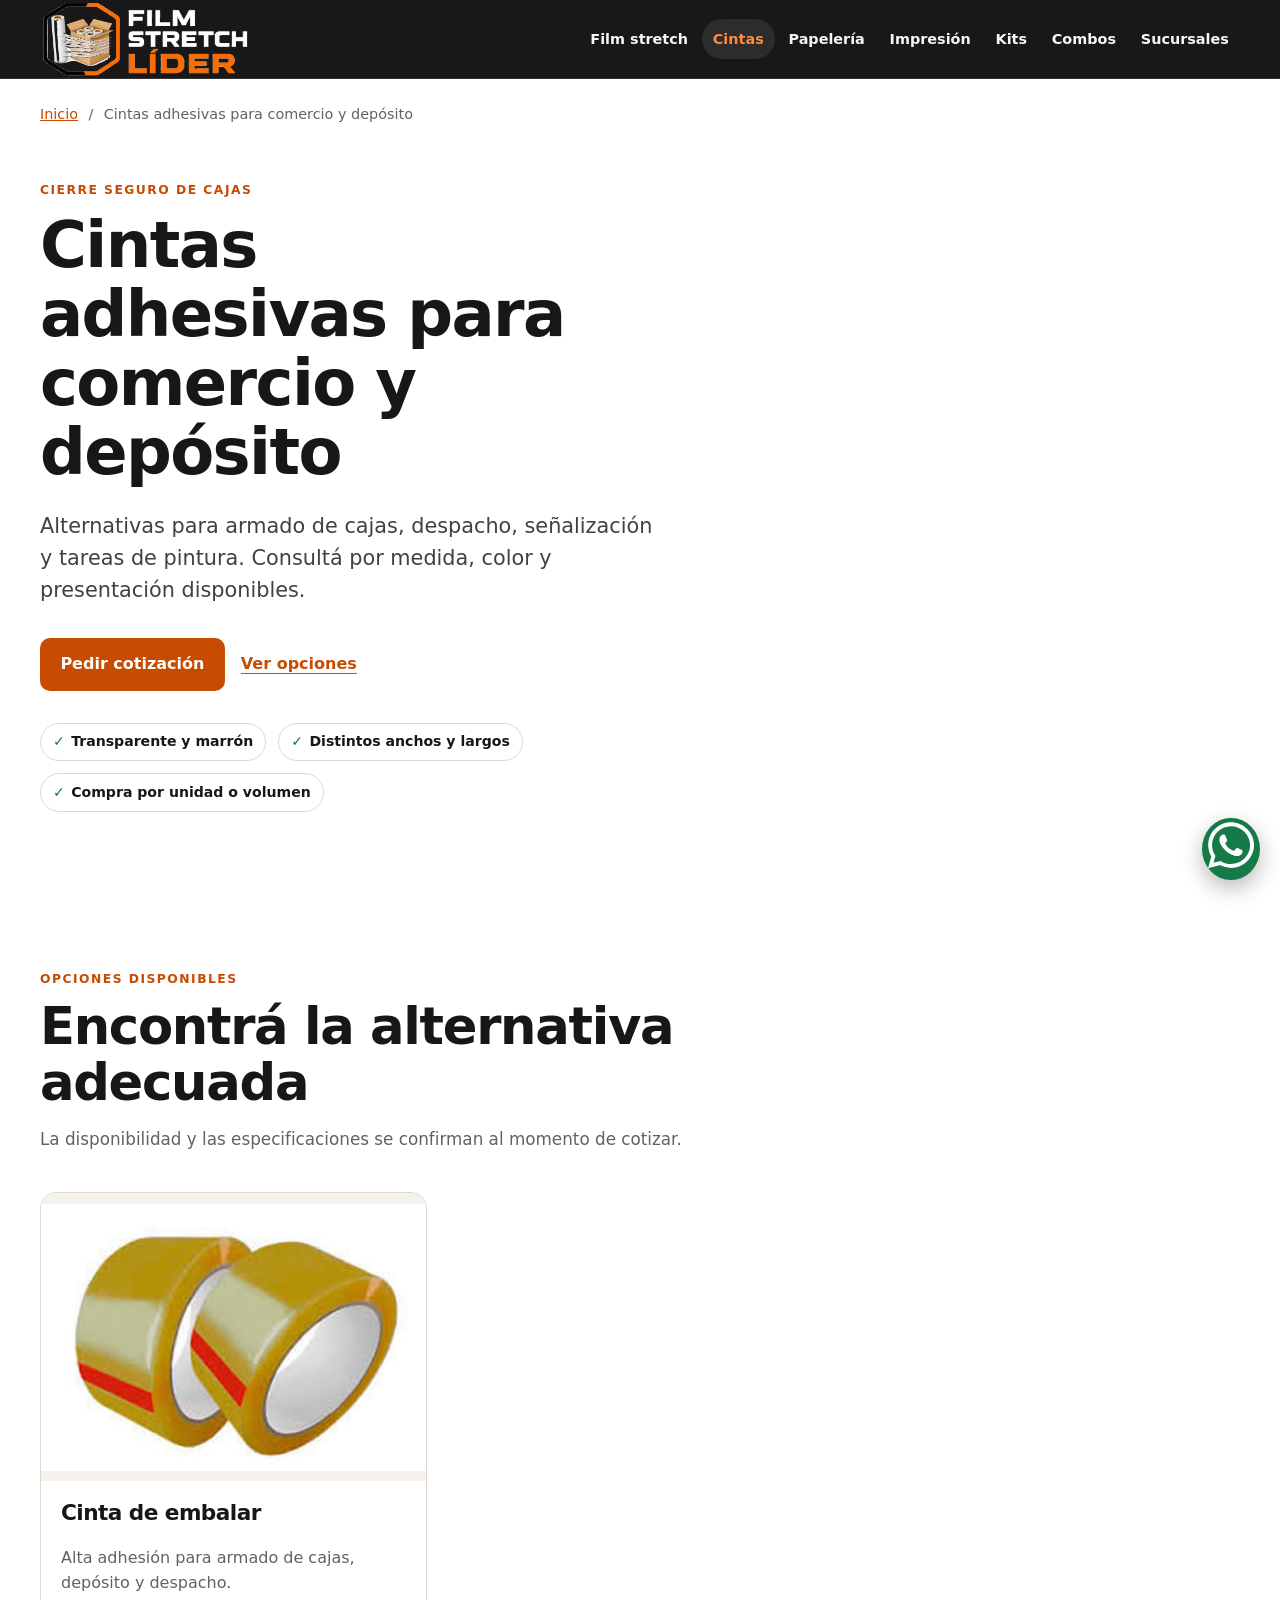
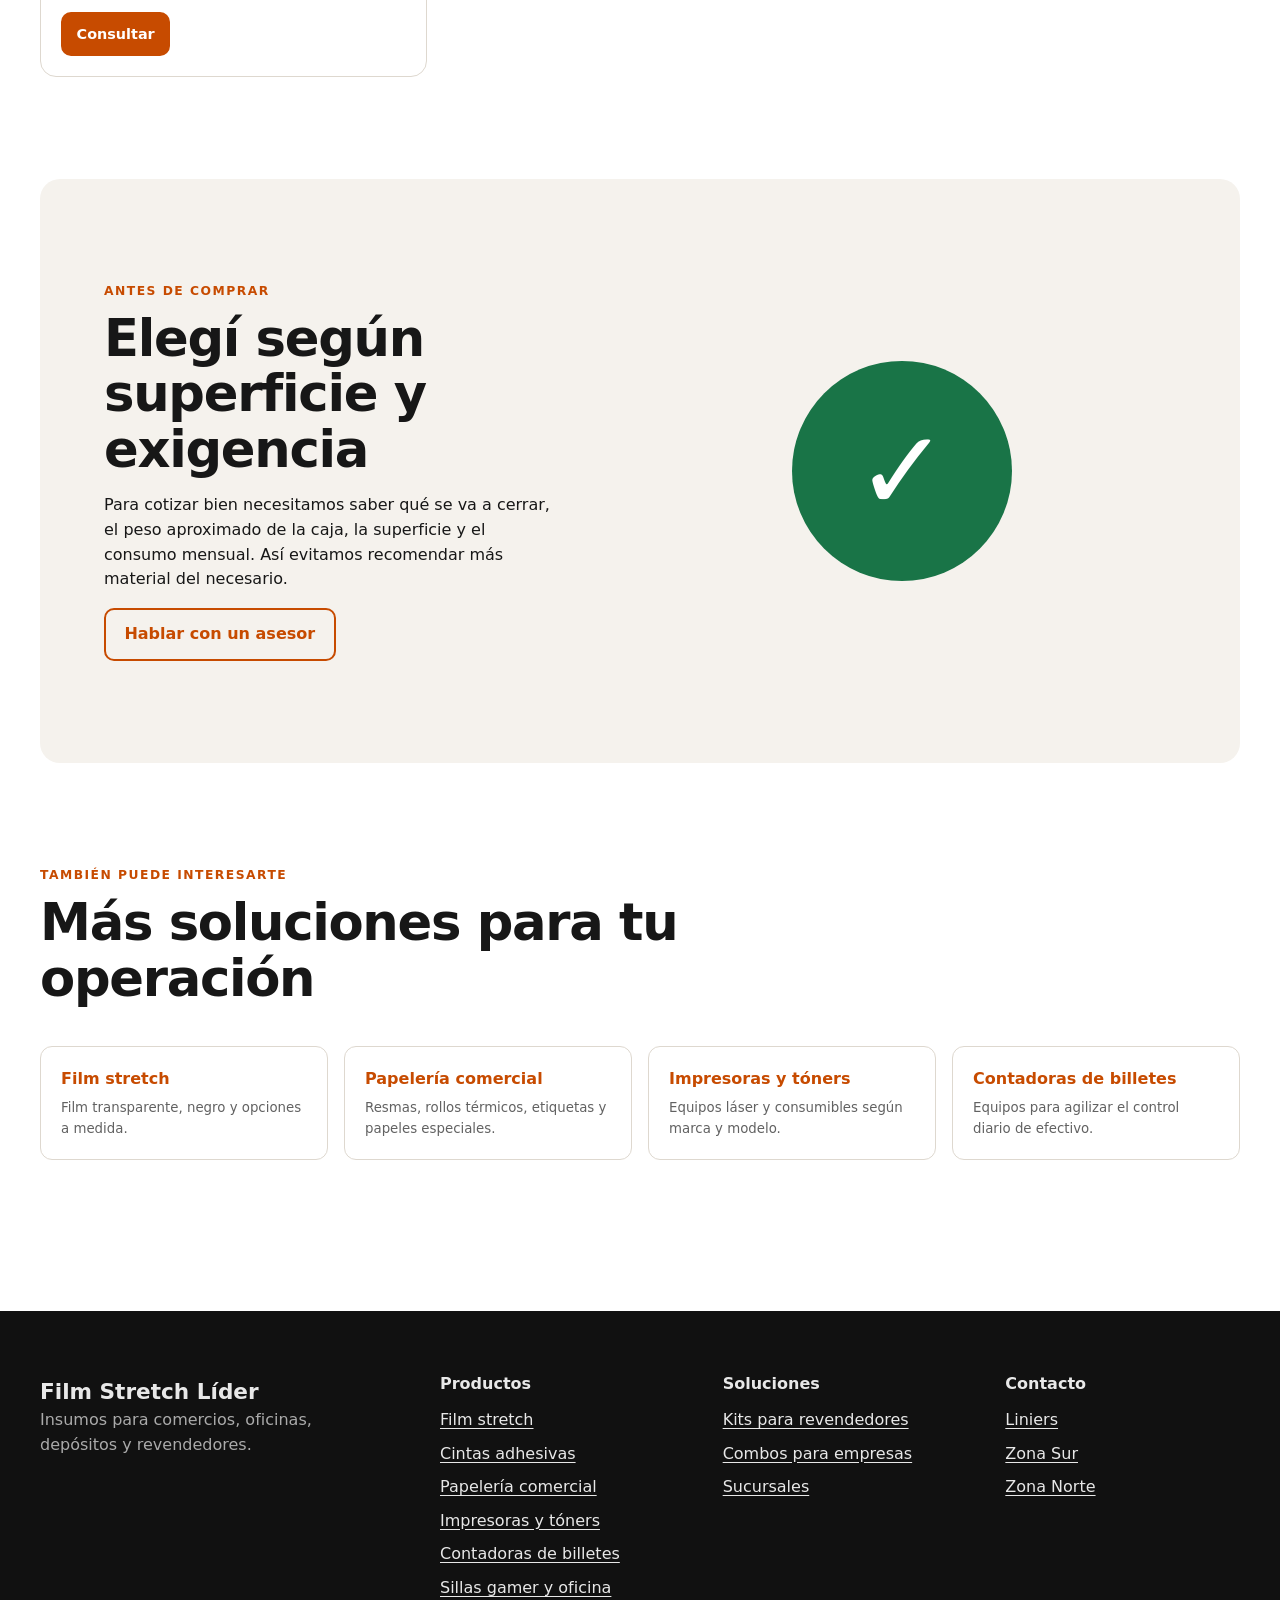
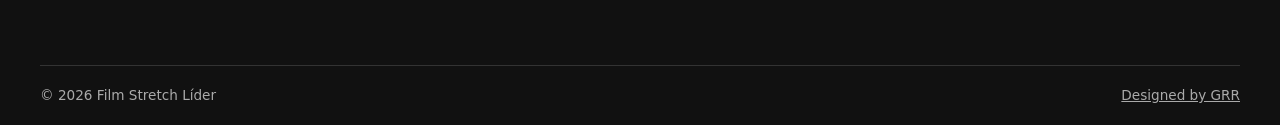
==== commit 1abf2dc6: "Actualizar cintas-adhesivas/index.html con las correcciones" ====
--- a/cintas-adhesivas/index.html
+++ b/cintas-adhesivas/index.html
@@ -5,7 +5,7 @@
   <meta name="theme-color" content="#111111"><meta property="og:locale" content="es_AR"><meta property="og:type" content="website">
   <meta property="og:title" content="Cintas adhesivas y de embalar | Film Stretch Líder"><meta property="og:description" content="Cintas adhesivas transparentes, marrones y especiales para embalaje, despacho y pintura. Venta minorista y mayorista con asesoramiento."><meta property="og:url" content="https://www.filmstretchlider.com.ar/cintas-adhesivas/"><meta property="og:image" content="https://www.filmstretchlider.com.ar/assets/cinta-embalar.jpg">
   <meta name="twitter:card" content="summary_large_image"><meta name="twitter:title" content="Cintas adhesivas y de embalar | Film Stretch Líder"><meta name="twitter:description" content="Cintas adhesivas transparentes, marrones y especiales para embalaje, despacho y pintura. Venta minorista y mayorista con asesoramiento."><meta name="twitter:image" content="https://www.filmstretchlider.com.ar/assets/cinta-embalar.jpg">
-  <link rel="stylesheet" href="../styles.css?v=20260719a">
+  <link rel="stylesheet" href="../styles.css?v=20260719b">
   <script type="application/ld+json">{"@context":"https://schema.org","@graph":[{"@type":"CollectionPage","@id":"https://www.filmstretchlider.com.ar/cintas-adhesivas/#webpage","url":"https://www.filmstretchlider.com.ar/cintas-adhesivas/","name":"Cintas adhesivas para comercio y depósito","description":"Cintas adhesivas transparentes, marrones y especiales para embalaje, despacho y pintura. Venta minorista y mayorista con asesoramiento.","inLanguage":"es-AR"},{"@type":"BreadcrumbList","itemListElement":[{"@type":"ListItem","position":1,"name":"Inicio","item":"https://www.filmstretchlider.com.ar/"},{"@type":"ListItem","position":2,"name":"Cintas adhesivas para comercio y depósito","item":"https://www.filmstretchlider.com.ar/cintas-adhesivas/"}]}]}</script>
 </head><body>
 <header class="site-header" data-site-header>
@@ -19,16 +19,10 @@
   </div>
 </header><main id="contenido">
   <nav class="breadcrumbs" aria-label="Migas de pan"><a href="../index.html">Inicio</a><span aria-hidden="true">/</span><span>Cintas adhesivas para comercio y depósito</span></nav>
-  <section class="category-hero"><div><p class="kicker">Cierre seguro de cajas</p><h1>Cintas adhesivas para comercio y depósito</h1><p class="lead">Alternativas para armado de cajas, despacho, señalización y tareas de pintura. Consultá por medida, color y presentación disponibles.</p><div class="hero-actions"><button class="button js-open-whatsapp" type="button" data-product="Cintas adhesivas para comercio y depósito">Pedir cotización</button><a class="text-link" href="#opciones">Ver opciones</a></div><ul class="check-list"><li>Transparente y marrón</li><li>Distintos anchos y largos</li><li>Compra por unidad o volumen</li></ul></div><div class="category-visual"><img src="../assets/cinta-embalar.jpg" width="414" height="287" alt="Rollos de cinta adhesiva de embalar" fetchpriority="high" decoding="async"></div></section>
+  <section class="category-hero"><div><p class="kicker">Cierre seguro de cajas</p><h1>Cintas adhesivas para comercio y depósito</h1><p class="lead">Alternativas para armado de cajas, despacho, señalización y tareas de pintura. Consultá por medida, color y presentación disponibles.</p><div class="hero-actions"><button class="button js-open-whatsapp" type="button" data-product="Cintas adhesivas para comercio y depósito">Pedir cotización</button><a class="text-link" href="#opciones">Ver opciones</a></div><ul class="check-list"><li>Transparente y marrón</li><li>Distintos anchos y largos</li><li>Compra por unidad o volumen</li></ul></div></section>
   <section class="section" id="opciones"><div class="section-heading"><p class="kicker">Opciones disponibles</p><h2>Encontrá la alternativa adecuada</h2><p>La disponibilidad y las especificaciones se confirman al momento de cotizar.</p></div><div class="product-grid"><article class="product-card">
     <div class="card-media"><img src="../assets/cinta-embalar.jpg" width="414" height="287" alt="Cinta de embalar" loading="lazy" decoding="async"></div>
     <div class="card-body"><h3>Cinta de embalar</h3><p>Alta adhesión para armado de cajas, depósito y despacho.</p><button class="button button-small js-open-whatsapp" type="button" data-product="cinta de embalar">Consultar</button></div>
-  </article><article class="product-card">
-    <div class="card-media"><img src="../assets/combo-deposito-final.webp" width="693" height="520" alt="Cinta impresa Frágil" loading="lazy" decoding="async"></div>
-    <div class="card-body"><h3>Cinta impresa Frágil</h3><p>Identificación visible para bultos que requieren cuidado especial.</p><button class="button button-small js-open-whatsapp" type="button" data-product="cinta impresa frágil">Consultar</button></div>
-  </article><article class="product-card">
-    <div class="card-media"><img src="../assets/combo-comercio-final.webp" width="693" height="520" alt="Cinta de pintor" loading="lazy" decoding="async"></div>
-    <div class="card-body"><h3>Cinta de pintor</h3><p>Para enmascarar y proteger superficies en trabajos de pintura.</p><button class="button button-small js-open-whatsapp" type="button" data-product="cinta de pintor">Consultar</button></div>
   </article></div></section>
   <section class="section guide"><div><p class="kicker">Antes de comprar</p><h2>Elegí según superficie y exigencia</h2><p>Para cotizar bien necesitamos saber qué se va a cerrar, el peso aproximado de la caja, la superficie y el consumo mensual. Así evitamos recomendar más material del necesario.</p><button class="button button-outline js-open-whatsapp" type="button" data-product="asesoramiento sobre Cintas adhesivas para comercio y depósito">Hablar con un asesor</button></div><div class="guide-mark" aria-hidden="true">✓</div></section>
   <section class="section related"><div class="section-heading"><p class="kicker">También puede interesarte</p><h2>Más soluciones para tu operación</h2></div><div class="link-grid"><a href="../film-stretch/"><span>Film stretch</span><small>Film transparente, negro y opciones a medida.</small></a><a href="../papeleria-comercial/"><span>Papelería comercial</span><small>Resmas, rollos térmicos, etiquetas y papeles especiales.</small></a><a href="../impresoras-toners/"><span>Impresoras y tóners</span><small>Equipos láser y consumibles según marca y modelo.</small></a><a href="../contadoras-billetes/"><span>Contadoras de billetes</span><small>Equipos para agilizar el control diario de efectivo.</small></a></div></section>
@@ -40,14 +34,14 @@
     <div><h2>Contacto</h2><ul><li><a href="mailto:ventas.liniers@filmstretchlider.com.ar">Liniers</a></li><li><a href="mailto:ventas.zamora@filmstretchlider.com.ar">Zona Sur</a></li><li><a href="mailto:ventas.sanisidro@filmstretchlider.com.ar">Zona Norte</a></li></ul></div>
   </div>
   <div class="footer-bottom"><span>© 2026 Film Stretch Líder</span><a href="https://www.instagram.com/gonzaloramonrios/" target="_blank" rel="noopener noreferrer">Designed by GRR</a></div>
-</footer><button class="floating-whatsapp js-open-whatsapp" type="button" data-product="consulta general" aria-label="Consultar por WhatsApp"><span aria-hidden="true">WA</span></button>
+</footer><button class="floating-whatsapp js-open-whatsapp" type="button" data-product="consulta general" aria-label="Consultar por WhatsApp"><svg viewBox="0 0 448 512" aria-hidden="true" focusable="false"><path fill="currentColor" d="M380.9 97.1C339 55.1 283.2 32 223.9 32c-122.4 0-221.7 99.6-221.7 222 0 39.1 10.2 77.3 29.6 111L.3 480l117.7-30.9c32.4 17.7 68.9 27 106 27h.1c122.3 0 224.1-99.6 224.1-222 0-59.3-25.2-115-67.3-157zm-157 341.6c-33.2 0-65.7-8.9-94-25.8l-6.7-4-69.8 18.3L72 359.2l-4.4-7c-18.5-29.4-28.2-63.4-28.2-98.2 0-101.7 82.8-184.5 184.6-184.5 49.3 0 95.6 19.2 130.4 54.1 34.8 34.9 56.2 81.2 56.1 130.5 0 101.8-84.9 184.6-186.6 184.6zm101.2-138.2c-5.5-2.8-32.8-16.1-37.9-18-5.1-1.9-8.8-2.8-12.5 2.8-3.7 5.6-14.3 18-17.6 21.8-3.2 3.7-6.5 4.2-12 1.4-32.6-16.3-54-29.1-75.6-66-5.7-9.8 5.7-9.1 16.3-30.3 1.8-3.7.9-6.9-.5-9.7-1.4-2.8-12.5-30.1-17.1-41.2-4.5-10.8-9.1-9.3-12.5-9.5-3.2-.2-6.9-.2-10.6-.2-3.7 0-9.7 1.4-14.8 6.9-5.1 5.6-19.4 19-19.4 46.3s19.9 53.7 22.6 57.4c2.8 3.7 39.1 59.7 94.8 83.8 35.2 15.2 49 16.5 66.6 13.9 10.7-1.6 32.8-13.4 37.4-26.4 4.6-13 4.6-24.1 3.2-26.4-1.3-2.5-5-3.9-10.5-6.6z"/></svg></button>
 <div class="whatsapp-modal" hidden>
   <div class="modal-backdrop" data-close-modal></div>
   <section class="modal-panel" role="dialog" aria-modal="true" aria-labelledby="whatsapp-title" aria-describedby="whatsapp-product">
     <button class="modal-close" type="button" data-close-modal aria-label="Cerrar">×</button>
     <p class="kicker">Atención personalizada</p><h2 id="whatsapp-title">Elegí una sucursal</h2>
     <p id="whatsapp-product" data-modal-product>Consulta general</p>
-    <div class="branch-options"><a href="#" data-whatsapp data-phone="5491159531743" data-branch="Liniers"><strong>Liniers</strong><span>11 5953-1743</span></a><a href="#" data-whatsapp data-phone="5491123380983" data-branch="Zona Sur"><strong>Zona Sur</strong><span>11 2338-0983</span></a><a href="#" data-whatsapp data-phone="5491141934557" data-branch="Zona Norte"><strong>Zona Norte</strong><span>11 4193-4557</span></a></div>
+    <div class="branch-options"><a href="#" data-whatsapp data-phone="5491159531743" data-branch="Liniers"><strong>Liniers</strong><span class="branch-address">Tonelero 5982, CABA</span><span class="branch-phone">WhatsApp: 11 5953-1743</span></a><a href="#" data-whatsapp data-phone="5491123380983" data-branch="Zona Sur"><strong>Zona Sur</strong><span class="branch-address">Av. Hipólito Yrigoyen 8367, Lomas de Zamora</span><span class="branch-phone">WhatsApp: 11 2338-0983</span></a><a href="#" data-whatsapp data-phone="5491141934557" data-branch="Zona Norte"><strong>Zona Norte</strong><span class="branch-address">Av. Centenario 1137, San Isidro</span><span class="branch-phone">WhatsApp: 11 4193-4557</span></a></div>
     <p class="modal-note">El mensaje incluirá el producto consultado para agilizar la respuesta.</p>
   </section>
 </div>
